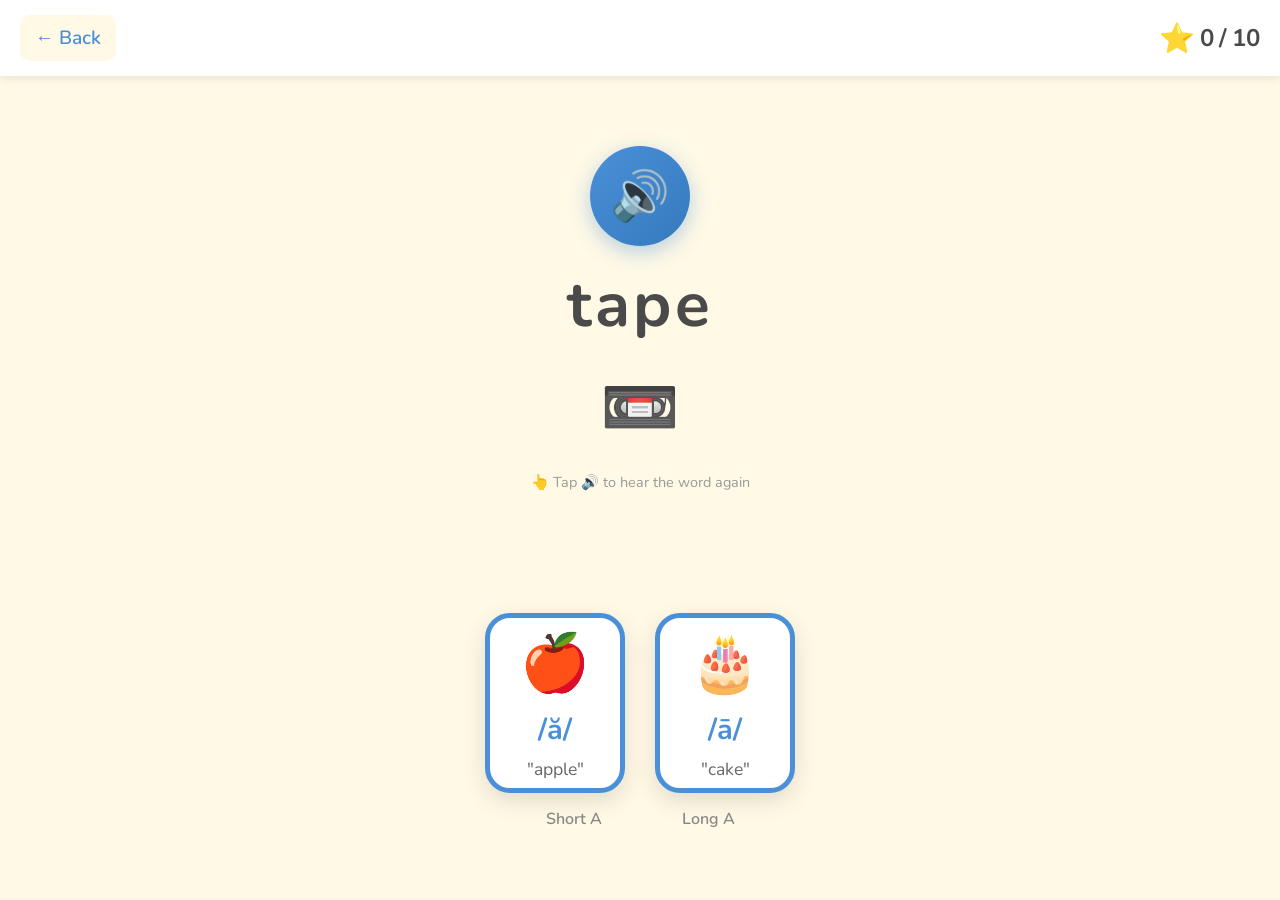
==== games/vowel-sort/index.html @ e6111158 "Add vowel-sort game (MVP: short A vs long A) - Web Speech API for word audio + feedback - Tap bucket" ====
<!DOCTYPE html>
<html lang="en">
<head>
  <meta charset="UTF-8">
  <meta name="viewport" content="width=device-width, initial-scale=1.0, maximum-scale=1.0, user-scalable=no">
  <meta name="apple-mobile-web-app-capable" content="yes">
  <meta name="apple-mobile-web-app-status-bar-style" content="default">
  <title>Vowel Sound Sort 🍎🎂</title>
  <link rel="stylesheet" href="../../css/style.css">
  <link rel="stylesheet" href="game.css">
</head>
<body>
  <div class="app game-app">
    <!-- Header with back button and score -->
    <header class="game-header">
      <a href="../../index.html" class="back-btn">← Back</a>
      <div class="score-display">
        <span class="star">⭐</span>
        <span id="score">0</span>/<span id="total">10</span>
      </div>
    </header>

    <!-- Main game area -->
    <main class="game-area">
      <!-- Current word display -->
      <div class="word-section">
        <button class="play-word-btn" id="playWordBtn" aria-label="Play word">
          🔊
        </button>
        <div class="current-word" id="currentWord">cat</div>
        <div class="current-emoji" id="currentEmoji">🐱</div>
        <p class="tap-hint">Tap 🔊 to hear the word again</p>
      </div>

      <!-- Bucket section -->
      <div class="bucket-section">
        <div class="bucket-container">
          <button class="vowel-bucket" id="shortBucket" data-type="short">
            <span class="bucket-emoji">🍎</span>
            <span class="bucket-sound">/ă/</span>
            <span class="bucket-anchor">"apple"</span>
          </button>
          <button class="vowel-bucket" id="longBucket" data-type="long">
            <span class="bucket-emoji">🎂</span>
            <span class="bucket-sound">/ā/</span>
            <span class="bucket-anchor">"cake"</span>
          </button>
        </div>
        <div class="bucket-labels">
          <span>Short A</span>
          <span>Long A</span>
        </div>
      </div>
    </main>

    <!-- End screen overlay -->
    <div class="end-screen" id="endScreen">
      <div class="end-content">
        <h2 id="endTitle">Great Job! 🎉</h2>
        <div class="final-score">
          <span class="big-star">⭐</span>
          <span id="finalScore">8</span>/10
        </div>
        <div class="stars-earned" id="starsEarned">⭐⭐⭐</div>
        <p id="endMessage">You're learning your vowel sounds!</p>
        <div class="end-buttons">
          <button class="play-again-btn" id="playAgainBtn">Play Again 🔄</button>
          <a href="../../index.html" class="home-btn">Home 🏠</a>
        </div>
      </div>
    </div>

    <!-- Feedback overlay (brief flash) -->
    <div class="feedback-overlay" id="feedbackOverlay">
      <span class="feedback-icon" id="feedbackIcon">✅</span>
    </div>
  </div>

  <script src="game.js"></script>
</body>
</html>
---- css/style.css ----
/* Preston Learns - Main Styles */
/* Bluey-inspired, friendly, accessible for 3-year-olds */

/* Clean, readable font for early readers */
@import url('https://fonts.googleapis.com/css2?family=Nunito:wght@400;600;700&display=swap');

:root {
  --primary: #4A90D9;      /* Friendly blue */
  --secondary: #F5A623;    /* Warm orange */
  --success: #7ED321;      /* Happy green */
  --background: #FFF9E6;   /* Warm cream */
  --text: #4A4A4A;         /* Soft dark */
  --white: #FFFFFF;
  --shadow: rgba(0, 0, 0, 0.1);
}

* {
  box-sizing: border-box;
  margin: 0;
  padding: 0;
}

body {
  font-family: 'Nunito', 'Verdana', 'Arial Rounded MT Bold', sans-serif;
  background: var(--background);
  color: var(--text);
  min-height: 100vh;
  min-height: 100dvh; /* Dynamic viewport height for mobile */
  overflow-x: hidden;
}

/* Lock viewport when in story mode */
body.story-mode {
  overflow: hidden;
  position: fixed;
  width: 100%;
  height: 100vh;
  height: 100dvh;
}

/* Main container */
.app {
  max-width: 800px;
  margin: 0 auto;
  padding: 20px;
  min-height: 100vh;
  min-height: 100dvh;
  display: flex;
  flex-direction: column;
  box-sizing: border-box;
}

/* Only lock height/overflow when in story mode */
body.story-mode .app {
  height: 100vh;
  height: 100dvh;
  overflow: hidden;
}

/* Header */
.header {
  text-align: center;
  padding: 20px 0;
}

.header h1 {
  font-size: 2.5rem;
  color: var(--primary);
  text-shadow: 2px 2px 0 var(--white);
}

.header .subtitle {
  font-size: 1.2rem;
  color: var(--secondary);
  margin-top: 10px;
}

/* Story book container */
.storybook {
  flex: 1;
  display: flex;
  flex-direction: column;
  background: var(--white);
  border-radius: 20px;
  box-shadow: 0 10px 30px var(--shadow);
  overflow: hidden;
  margin: 10px 0;
  min-height: 0; /* Important for flex children to shrink */
}

/* Lock storybook height only in story mode */
body.story-mode .storybook {
  max-height: calc(100vh - 60px);
  max-height: calc(100dvh - 60px);
}

/* Story page */
.story-page {
  flex: 1;
  display: flex;
  flex-direction: column;
  padding: 20px;
  text-align: center;
  animation: fadeIn 0.5s ease;
  overflow: hidden;
  min-height: 0; /* Allow flex shrinking */
  justify-content: center;
}

@keyframes fadeIn {
  from { opacity: 0; transform: translateY(20px); }
  to { opacity: 1; transform: translateY(0); }
}

/* Story image */
.story-image {
  flex: 0 1 auto;
  display: flex;
  align-items: center;
  justify-content: center;
  padding: 10px;
  min-height: 0;
}

.story-image img {
  max-width: 100%;
  max-height: 300px;
  border-radius: 15px;
  box-shadow: 0 5px 15px var(--shadow);
}

/* Story text */
.story-text {
  padding: 10px 20px;
  flex: 0 1 auto;
}

.story-text p {
  font-size: 1.3rem;
  line-height: 1.4;
  margin-bottom: 10px;
}

/* Cantonese word highlight */
.cantonese {
  display: inline-block;
  background: linear-gradient(135deg, #FFE5E5, #FFB3B3);
  padding: 8px 16px;
  border-radius: 25px;
  margin: 5px;
  cursor: pointer;
  transition: transform 0.2s, box-shadow 0.2s;
  border: 3px solid #FF6B6B;
}

.cantonese:hover, .cantonese:active {
  transform: scale(1.1);
  box-shadow: 0 5px 15px rgba(255, 107, 107, 0.4);
}

.cantonese .chinese {
  font-size: 1.8rem;
  display: block;
  font-weight: bold;
}

.cantonese .jyutping {
  font-size: 0.9rem;
  color: #666;
  display: block;
}

.cantonese .english {
  font-size: 0.8rem;
  color: #999;
  display: block;
}

/* English hint shown under Cantonese words (Preston mode) */
.cantonese .english-hint {
  font-size: 0.85rem;
  color: #666;
  display: block;
  margin-top: 2px;
  font-style: italic;
}

/* Read Aloud Button - prominent speaker button */
.read-aloud-btn {
  position: absolute;
  top: 15px;
  right: 15px;
  width: 60px;
  height: 60px;
  border-radius: 50%;
  background: linear-gradient(135deg, #4A90D9, #357ABD);
  border: none;
  font-size: 2rem;
  cursor: pointer;
  box-shadow: 0 4px 15px rgba(74, 144, 217, 0.4);
  transition: transform 0.2s, box-shadow 0.2s;
  z-index: 10;
}

.read-aloud-btn:hover, .read-aloud-btn:active {
  transform: scale(1.1);
  box-shadow: 0 6px 20px rgba(74, 144, 217, 0.5);
}

.read-aloud-btn.speaking {
  animation: speakingPulse 0.8s ease infinite;
  background: linear-gradient(135deg, #7ED321, #5CB512);
}

@keyframes speakingPulse {
  0%, 100% { transform: scale(1); box-shadow: 0 4px 15px rgba(126, 211, 33, 0.4); }
  50% { transform: scale(1.1); box-shadow: 0 6px 25px rgba(126, 211, 33, 0.6); }
}

/* Make story-page relative for absolute positioning of read button */
.story-page {
  position: relative;
}

/* Interactive elements */
.tap-hint {
  font-size: 0.9rem;
  color: #999;
  margin-top: 10px;
}

.tap-hint::before {
  content: '👆 ';
}

/* Counting game */
.counting-game {
  display: flex;
  flex-wrap: wrap;
  justify-content: center;
  gap: 10px;
  padding: 10px;
}

.count-item {
  width: 60px;
  height: 60px;
  display: flex;
  align-items: center;
  justify-content: center;
  font-size: 2.5rem;
  cursor: pointer;
  transition: transform 0.2s;
  animation: bounce 0.5s ease calc(var(--i) * 0.1s);
}

@keyframes bounce {
  0%, 100% { transform: translateY(0); }
  50% { transform: translateY(-10px); }
}

.count-item:active {
  transform: scale(1.2);
}

.count-item.counted {
  opacity: 0.5;
}

/* Answer buttons */
.answers {
  display: flex;
  justify-content: center;
  gap: 12px;
  padding: 10px;
  flex-wrap: wrap;
}

.answer-btn {
  font-size: 1.5rem;
  padding: 15px 25px;
  border: none;
  border-radius: 15px;
  cursor: pointer;
  transition: transform 0.2s, box-shadow 0.2s;
  font-family: inherit;
}

.answer-btn:hover, .answer-btn:active {
  transform: scale(1.05);
}

.answer-btn.correct {
  background: var(--success);
  color: white;
}

.answer-btn.option {
  background: var(--primary);
  color: white;
}

.answer-btn.selected-correct {
  animation: celebrate 0.5s ease;
  background: var(--success);
}

.answer-btn.selected-wrong {
  animation: shake 0.5s ease;
  background: #FF6B6B;
}

@keyframes celebrate {
  0%, 100% { transform: scale(1); }
  50% { transform: scale(1.2) rotate(5deg); }
}

@keyframes shake {
  0%, 100% { transform: translateX(0); }
  25% { transform: translateX(-10px); }
  75% { transform: translateX(10px); }
}

/* Navigation */
.nav-buttons {
  display: flex;
  justify-content: space-between;
  padding: 10px 15px;
  gap: 15px;
  flex-shrink: 0;
}

.nav-btn {
  flex: 1;
  padding: 15px;
  font-size: 1.3rem;
  border: none;
  border-radius: 15px;
  cursor: pointer;
  font-family: inherit;
  transition: transform 0.2s, opacity 0.2s;
}

.nav-btn:disabled {
  opacity: 0.3;
  cursor: not-allowed;
}

.nav-btn:not(:disabled):hover,
.nav-btn:not(:disabled):active {
  transform: scale(1.05);
}

.nav-btn.prev {
  background: #DDD;
  color: var(--text);
}

.nav-btn.next {
  background: var(--secondary);
  color: white;
}

/* Progress dots */
.progress {
  display: flex;
  justify-content: center;
  gap: 8px;
  padding: 10px;
  flex-shrink: 0;
}

.progress-dot {
  width: 15px;
  height: 15px;
  border-radius: 50%;
  background: #DDD;
  transition: background 0.3s, transform 0.3s;
}

.progress-dot.active {
  background: var(--primary);
  transform: scale(1.2);
}

.progress-dot.completed {
  background: var(--success);
}

/* Celebration overlay */
.celebration {
  position: fixed;
  top: 0;
  left: 0;
  right: 0;
  bottom: 0;
  background: rgba(0, 0, 0, 0.7);
  display: flex;
  align-items: center;
  justify-content: center;
  z-index: 100;
  animation: fadeIn 0.3s ease;
}

.celebration-content {
  background: white;
  padding: 40px;
  border-radius: 30px;
  text-align: center;
  animation: popIn 0.5s ease;
}

@keyframes popIn {
  0% { transform: scale(0); }
  80% { transform: scale(1.1); }
  100% { transform: scale(1); }
}

.celebration h2 {
  font-size: 2.5rem;
  color: var(--success);
  margin-bottom: 20px;
}

.celebration .stars {
  font-size: 3rem;
  margin: 20px 0;
}

/* Home screen */
.home {
  text-align: center;
  padding: 40px 20px;
}

.story-cards {
  display: flex;
  flex-direction: column;
  gap: 20px;
  margin-top: 30px;
}

.story-card {
  background: white;
  border-radius: 20px;
  padding: 30px;
  box-shadow: 0 5px 20px var(--shadow);
  cursor: pointer;
  transition: transform 0.2s, box-shadow 0.2s;
  text-decoration: none;
  color: inherit;
}

.story-card:hover, .story-card:active {
  transform: translateY(-5px);
  box-shadow: 0 10px 30px var(--shadow);
}

.story-card h3 {
  font-size: 1.5rem;
  color: var(--primary);
  margin-bottom: 10px;
}

.story-card p {
  color: #666;
}

.story-card .emoji {
  font-size: 3rem;
  margin-bottom: 15px;
}

/* Audio button */
.audio-btn {
  background: none;
  border: none;
  font-size: 1.5rem;
  cursor: pointer;
  padding: 5px;
  transition: transform 0.2s;
}

.audio-btn:hover, .audio-btn:active {
  transform: scale(1.2);
}

.audio-btn.playing {
  animation: pulse 0.5s ease infinite;
}

@keyframes pulse {
  0%, 100% { transform: scale(1); }
  50% { transform: scale(1.2); }
}

/* Responsive */
@media (max-width: 600px) {
  .app {
    padding: 10px;
  }
  
  .header h1 {
    font-size: 1.6rem;
  }
  
  .story-text p {
    font-size: 1.1rem;
    margin-bottom: 8px;
  }
  
  .cantonese .chinese {
    font-size: 1.4rem;
  }
  
  .cantonese .jyutping {
    font-size: 0.8rem;
  }
  
  .cantonese .english-hint {
    font-size: 0.75rem;
  }
  
  .nav-btn {
    padding: 12px;
    font-size: 1.1rem;
  }
  
  .answer-btn {
    padding: 12px 20px;
    font-size: 1.3rem;
  }
  
  .count-item {
    width: 50px;
    height: 50px;
    font-size: 2rem;
  }
  
  .read-aloud-btn {
    width: 50px;
    height: 50px;
    font-size: 1.5rem;
    top: 10px;
    right: 10px;
  }
  
  .storybook {
    margin: 5px 0;
    border-radius: 15px;
  }
  
  .story-page {
    padding: 15px;
  }
}

/* Print styles for coloring pages */
@media print {
  body {
    background: white;
  }
  
  .nav-buttons,
  .progress,
  .audio-btn,
  .tap-hint {
    display: none;
  }
  
  .storybook {
    box-shadow: none;
  }
  
  .story-image img {
    filter: grayscale(100%) contrast(1.5);
  }
}
---- games/vowel-sort/game.css ----
/* Vowel Sound Sort - Game Styles */
/* Extends base preston-learns styles */

.game-app {
  display: flex;
  flex-direction: column;
  min-height: 100vh;
  min-height: 100dvh;
  padding: 0;
  max-width: 100%;
}

/* Header */
.game-header {
  display: flex;
  justify-content: space-between;
  align-items: center;
  padding: 15px 20px;
  background: white;
  box-shadow: 0 2px 10px rgba(0, 0, 0, 0.1);
  position: sticky;
  top: 0;
  z-index: 10;
}

.back-btn {
  font-size: 1.2rem;
  color: var(--primary);
  text-decoration: none;
  font-weight: 600;
  padding: 10px 15px;
  border-radius: 10px;
  background: var(--background);
  transition: transform 0.2s;
}

.back-btn:active {
  transform: scale(0.95);
}

.score-display {
  font-size: 1.5rem;
  font-weight: bold;
  color: var(--text);
  display: flex;
  align-items: center;
  gap: 5px;
}

.score-display .star {
  font-size: 1.8rem;
}

/* Main game area */
.game-area {
  flex: 1;
  display: flex;
  flex-direction: column;
  justify-content: space-around;
  padding: 20px;
  gap: 20px;
}

/* Word section */
.word-section {
  display: flex;
  flex-direction: column;
  align-items: center;
  gap: 15px;
  padding: 20px;
}

.play-word-btn {
  width: 100px;
  height: 100px;
  border-radius: 50%;
  background: linear-gradient(135deg, #4A90D9, #357ABD);
  border: none;
  font-size: 3rem;
  cursor: pointer;
  box-shadow: 0 6px 20px rgba(74, 144, 217, 0.4);
  transition: transform 0.2s, box-shadow 0.2s;
  display: flex;
  align-items: center;
  justify-content: center;
}

.play-word-btn:active {
  transform: scale(1.1);
  box-shadow: 0 8px 25px rgba(74, 144, 217, 0.5);
}

.play-word-btn.speaking {
  animation: speakingPulse 0.6s ease infinite;
  background: linear-gradient(135deg, #7ED321, #5CB512);
}

.current-word {
  font-size: 4rem;
  font-weight: bold;
  color: var(--text);
  letter-spacing: 0.05em;
  text-align: center;
}

.current-emoji {
  font-size: 4rem;
  animation: gentleBounce 2s ease-in-out infinite;
}

@keyframes gentleBounce {
  0%, 100% { transform: translateY(0); }
  50% { transform: translateY(-10px); }
}

.tap-hint {
  font-size: 0.9rem;
  color: #999;
  margin-top: 5px;
}

/* Bucket section */
.bucket-section {
  padding: 20px;
}

.bucket-container {
  display: flex;
  justify-content: center;
  gap: 30px;
  margin-bottom: 15px;
}

.vowel-bucket {
  width: 140px;
  height: 180px;
  border-radius: 25px;
  background: white;
  border: 5px solid var(--primary);
  box-shadow: 0 8px 25px rgba(0, 0, 0, 0.12);
  cursor: pointer;
  display: flex;
  flex-direction: column;
  align-items: center;
  justify-content: center;
  gap: 8px;
  transition: transform 0.2s, box-shadow 0.2s, border-color 0.2s, background 0.2s;
  font-family: inherit;
}

.vowel-bucket:active {
  transform: scale(1.08);
  box-shadow: 0 10px 30px rgba(0, 0, 0, 0.15);
}

.vowel-bucket.correct {
  animation: celebrateBucket 0.6s ease;
  border-color: var(--success);
  background: #E8F5E9;
}

.vowel-bucket.wrong {
  animation: shake 0.5s ease;
  border-color: #FF6B6B;
  background: #FFE5E5;
}

.vowel-bucket.highlight {
  border-color: var(--success);
  background: #E8F5E9;
  animation: pulse 0.8s ease 2;
}

@keyframes celebrateBucket {
  0% { transform: scale(1); }
  30% { transform: scale(1.15) rotate(-3deg); }
  60% { transform: scale(1.15) rotate(3deg); }
  100% { transform: scale(1); }
}

@keyframes shake {
  0%, 100% { transform: translateX(0); }
  20% { transform: translateX(-15px); }
  40% { transform: translateX(15px); }
  60% { transform: translateX(-10px); }
  80% { transform: translateX(10px); }
}

@keyframes pulse {
  0%, 100% { box-shadow: 0 8px 25px rgba(0, 0, 0, 0.12); }
  50% { box-shadow: 0 8px 35px rgba(126, 211, 33, 0.5); }
}

.bucket-emoji {
  font-size: 3.5rem;
}

.bucket-sound {
  font-size: 1.8rem;
  font-weight: bold;
  color: var(--primary);
}

.bucket-anchor {
  font-size: 1.1rem;
  color: #666;
}

.bucket-labels {
  display: flex;
  justify-content: center;
  gap: 80px;
  font-size: 1rem;
  color: #888;
  font-weight: 600;
}

/* Feedback overlay */
.feedback-overlay {
  position: fixed;
  top: 0;
  left: 0;
  right: 0;
  bottom: 0;
  display: flex;
  align-items: center;
  justify-content: center;
  pointer-events: none;
  opacity: 0;
  z-index: 50;
}

.feedback-overlay.show {
  animation: flashFeedback 0.8s ease;
}

@keyframes flashFeedback {
  0% { opacity: 0; transform: scale(0.5); }
  20% { opacity: 1; transform: scale(1.2); }
  100% { opacity: 0; transform: scale(1); }
}

.feedback-icon {
  font-size: 8rem;
  filter: drop-shadow(0 4px 20px rgba(0, 0, 0, 0.3));
}

.feedback-icon.correct {
  color: var(--success);
}

.feedback-icon.wrong {
  color: #FF6B6B;
}

/* End screen */
.end-screen {
  position: fixed;
  top: 0;
  left: 0;
  right: 0;
  bottom: 0;
  background: rgba(0, 0, 0, 0.75);
  display: none;
  align-items: center;
  justify-content: center;
  z-index: 100;
  animation: fadeIn 0.4s ease;
}

.end-screen.show {
  display: flex;
}

.end-content {
  background: white;
  padding: 40px 50px;
  border-radius: 30px;
  text-align: center;
  animation: popIn 0.5s ease;
  max-width: 90%;
}

@keyframes popIn {
  0% { transform: scale(0); opacity: 0; }
  80% { transform: scale(1.05); }
  100% { transform: scale(1); opacity: 1; }
}

.end-content h2 {
  font-size: 2.5rem;
  color: var(--success);
  margin-bottom: 20px;
}

.final-score {
  font-size: 3rem;
  font-weight: bold;
  color: var(--text);
  display: flex;
  align-items: center;
  justify-content: center;
  gap: 10px;
  margin: 20px 0;
}

.big-star {
  font-size: 4rem;
}

.stars-earned {
  font-size: 3rem;
  margin: 20px 0;
}

.end-content p {
  font-size: 1.2rem;
  color: #666;
  margin-bottom: 30px;
}

.end-buttons {
  display: flex;
  flex-direction: column;
  gap: 15px;
}

.play-again-btn,
.home-btn {
  padding: 18px 40px;
  font-size: 1.4rem;
  border: none;
  border-radius: 15px;
  cursor: pointer;
  font-family: inherit;
  font-weight: 600;
  transition: transform 0.2s;
  text-decoration: none;
  display: inline-block;
}

.play-again-btn {
  background: var(--success);
  color: white;
}

.home-btn {
  background: var(--primary);
  color: white;
}

.play-again-btn:active,
.home-btn:active {
  transform: scale(0.95);
}

/* Responsive adjustments */
@media (max-width: 400px) {
  .vowel-bucket {
    width: 120px;
    height: 160px;
  }
  
  .bucket-emoji {
    font-size: 2.8rem;
  }
  
  .bucket-sound {
    font-size: 1.5rem;
  }
  
  .current-word {
    font-size: 3rem;
  }
  
  .current-emoji {
    font-size: 3rem;
  }
  
  .bucket-container {
    gap: 20px;
  }
  
  .bucket-labels {
    gap: 50px;
  }
}

@media (max-height: 650px) {
  .game-area {
    padding: 10px;
    gap: 10px;
  }
  
  .word-section {
    padding: 10px;
    gap: 10px;
  }
  
  .play-word-btn {
    width: 80px;
    height: 80px;
    font-size: 2.5rem;
  }
  
  .current-word {
    font-size: 3rem;
  }
  
  .current-emoji {
    font-size: 3rem;
  }
  
  .vowel-bucket {
    height: 150px;
  }
}
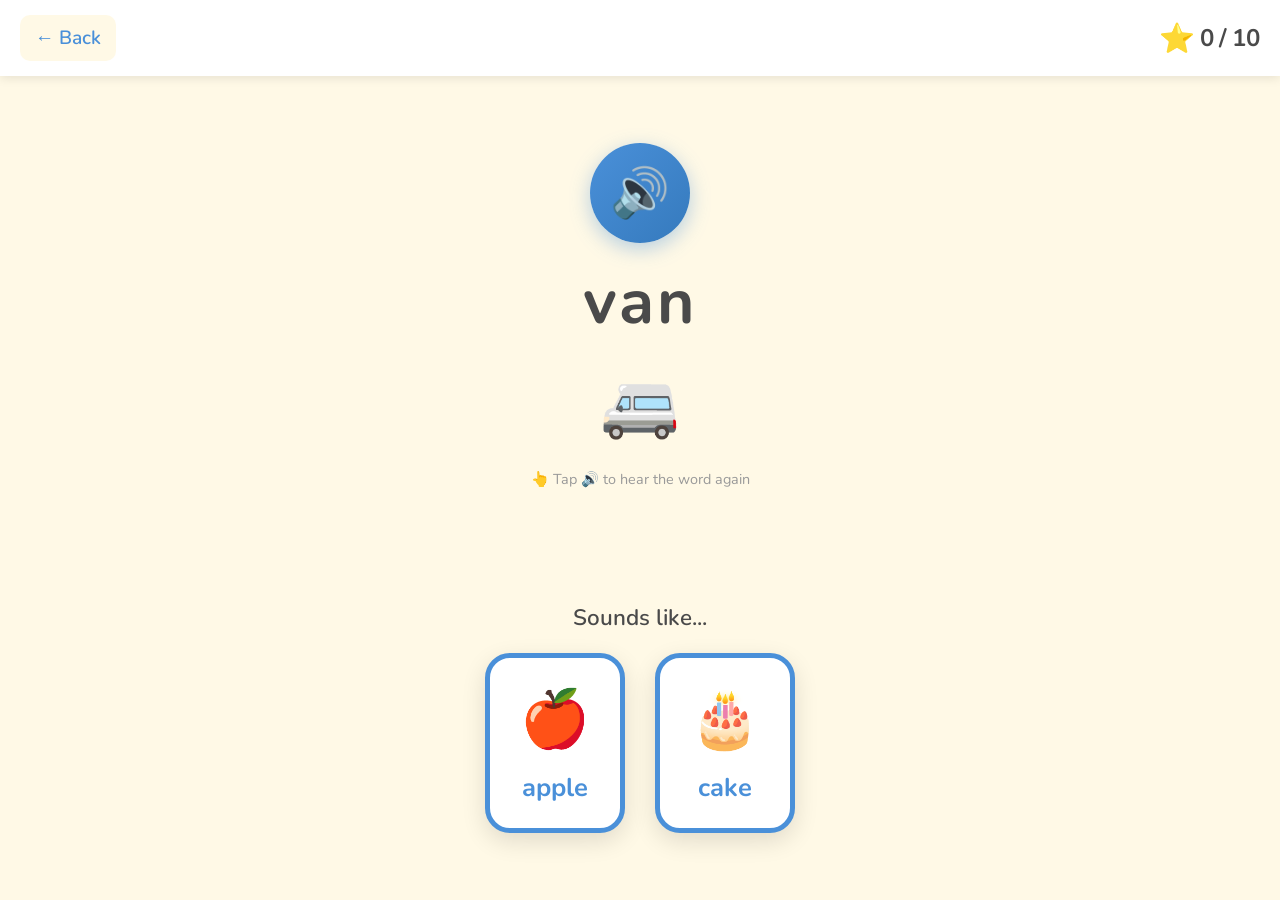
==== commit 7bf0761c: "Simplify vowel-sort UI for 3-year-old - Remove phonetic symbols (/ă/ /ā/) - too abstract - Remove 'S" ====
--- a/games/vowel-sort/index.html
+++ b/games/vowel-sort/index.html
@@ -34,21 +34,16 @@
 
       <!-- Bucket section -->
       <div class="bucket-section">
+        <p class="bucket-prompt">Sounds like...</p>
         <div class="bucket-container">
-          <button class="vowel-bucket" id="shortBucket" data-type="short">
+          <button class="vowel-bucket" id="shortBucket" data-type="short" aria-label="Sounds like apple">
             <span class="bucket-emoji">🍎</span>
-            <span class="bucket-sound">/ă/</span>
-            <span class="bucket-anchor">"apple"</span>
+            <span class="bucket-label">apple</span>
           </button>
-          <button class="vowel-bucket" id="longBucket" data-type="long">
+          <button class="vowel-bucket" id="longBucket" data-type="long" aria-label="Sounds like cake">
             <span class="bucket-emoji">🎂</span>
-            <span class="bucket-sound">/ā/</span>
-            <span class="bucket-anchor">"cake"</span>
+            <span class="bucket-label">cake</span>
           </button>
-        </div>
-        <div class="bucket-labels">
-          <span>Short A</span>
-          <span>Long A</span>
         </div>
       </div>
     </main>
--- a/games/vowel-sort/game.css
+++ b/games/vowel-sort/game.css
@@ -122,13 +122,20 @@
 /* Bucket section */
 .bucket-section {
   padding: 20px;
+  text-align: center;
+}
+
+.bucket-prompt {
+  font-size: 1.4rem;
+  color: var(--text);
+  margin-bottom: 20px;
+  font-weight: 600;
 }
 
 .bucket-container {
   display: flex;
   justify-content: center;
   gap: 30px;
-  margin-bottom: 15px;
 }
 
 .vowel-bucket {
@@ -143,7 +150,7 @@
   flex-direction: column;
   align-items: center;
   justify-content: center;
-  gap: 8px;
+  gap: 12px;
   transition: transform 0.2s, box-shadow 0.2s, border-color 0.2s, background 0.2s;
   font-family: inherit;
 }
@@ -195,24 +202,10 @@
   font-size: 3.5rem;
 }
 
-.bucket-sound {
-  font-size: 1.8rem;
+.bucket-label {
+  font-size: 1.6rem;
   font-weight: bold;
   color: var(--primary);
-}
-
-.bucket-anchor {
-  font-size: 1.1rem;
-  color: #666;
-}
-
-.bucket-labels {
-  display: flex;
-  justify-content: center;
-  gap: 80px;
-  font-size: 1rem;
-  color: #888;
-  font-weight: 600;
 }
 
 /* Feedback overlay */
@@ -365,8 +358,8 @@
     font-size: 2.8rem;
   }
   
-  .bucket-sound {
-    font-size: 1.5rem;
+  .bucket-label {
+    font-size: 1.3rem;
   }
   
   .current-word {
@@ -379,10 +372,6 @@
   
   .bucket-container {
     gap: 20px;
-  }
-  
-  .bucket-labels {
-    gap: 50px;
   }
 }
 
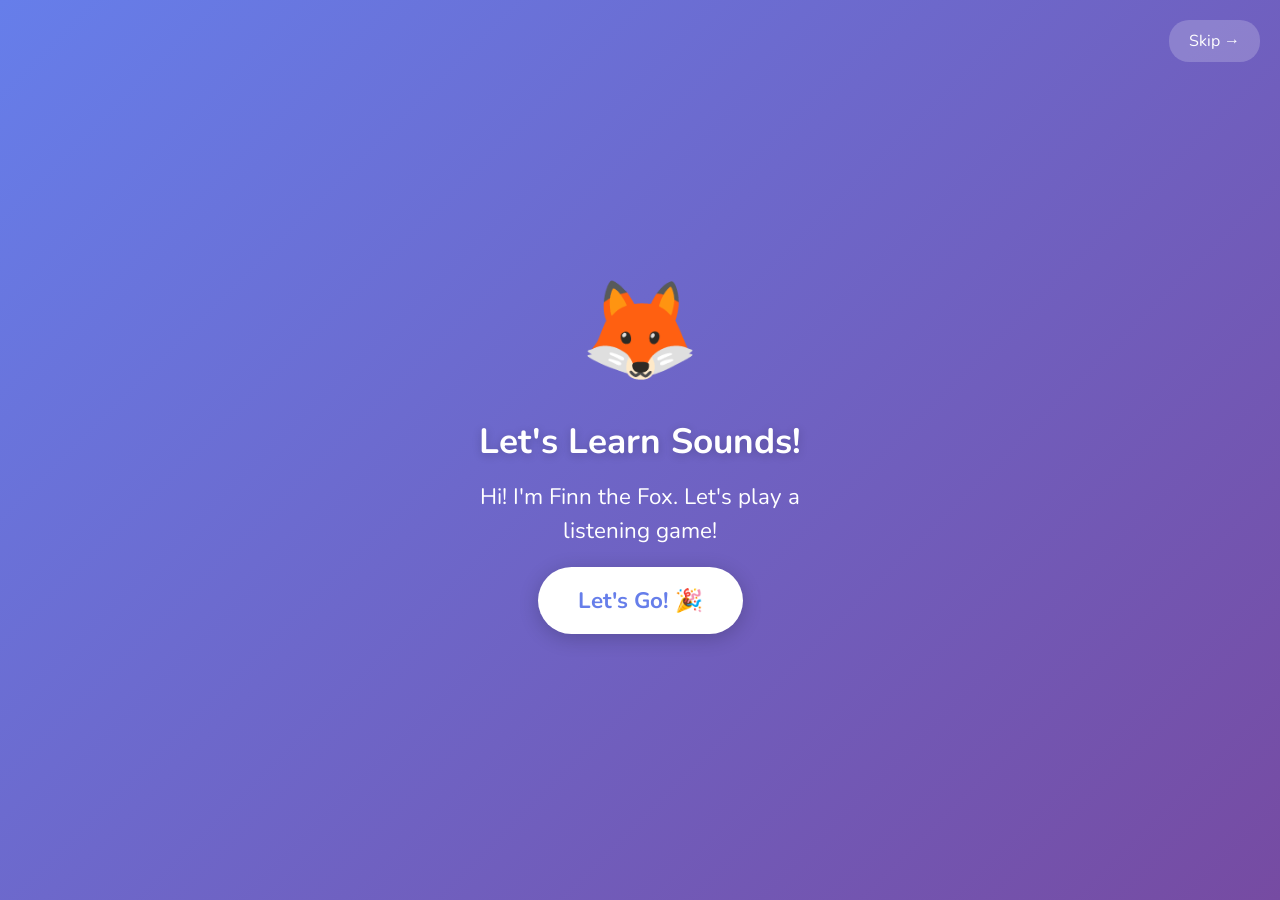
==== commit 77356954: "Vowel Sort v2.0: Complete UX overhaul P0 fixes (blocking): - Added onboarding tutorial with Finn the" ====
--- a/games/vowel-sort/index.html
+++ b/games/vowel-sort/index.html
@@ -2,7 +2,7 @@
 <html lang="en">
 <head>
   <meta charset="UTF-8">
-  <meta name="viewport" content="width=device-width, initial-scale=1.0, maximum-scale=1.0, user-scalable=no">
+  <meta name="viewport" content="width=device-width, initial-scale=1.0, maximum-scale=5.0">
   <meta name="apple-mobile-web-app-capable" content="yes">
   <meta name="apple-mobile-web-app-status-bar-style" content="default">
   <title>Vowel Sound Sort 🍎🎂</title>
@@ -11,64 +11,182 @@
 </head>
 <body>
   <div class="app game-app">
-    <!-- Header with back button and score -->
+    
+    <!-- ============================================ -->
+    <!-- ONBOARDING TUTORIAL (P0-A)                   -->
+    <!-- ============================================ -->
+    <div class="tutorial-overlay" id="tutorialOverlay">
+      <div class="tutorial-content">
+        
+        <!-- Screen 1: Welcome -->
+        <div class="tutorial-screen active" data-screen="1">
+          <div class="tutorial-character">🦊</div>
+          <h2>Let's Learn Sounds!</h2>
+          <p class="tutorial-text">Hi! I'm Finn the Fox. Let's play a listening game!</p>
+          <button class="tutorial-btn" id="tutorialNext1">Let's Go! 🎉</button>
+        </div>
+        
+        <!-- Screen 2: Teach Short A -->
+        <div class="tutorial-screen" data-screen="2">
+          <div class="tutorial-demo">
+            <div class="demo-bucket demo-apple" id="demoApple">
+              <span class="bucket-emoji">🍎</span>
+              <span class="bucket-label">apple</span>
+            </div>
+          </div>
+          <p class="tutorial-text">This is <strong>apple</strong>. Listen to the sound:</p>
+          <p class="tutorial-sound">"aaa" like in <strong>cat</strong> 🐱</p>
+          <button class="tutorial-btn" id="tutorialNext2">I Hear It! 👂</button>
+        </div>
+        
+        <!-- Screen 3: Teach Long A -->
+        <div class="tutorial-screen" data-screen="3">
+          <div class="tutorial-demo">
+            <div class="demo-bucket demo-cake" id="demoCake">
+              <span class="bucket-emoji">🎂</span>
+              <span class="bucket-label">cake</span>
+            </div>
+          </div>
+          <p class="tutorial-text">This is <strong>cake</strong>. Listen to the sound:</p>
+          <p class="tutorial-sound">"ay" like in <strong>rain</strong> 🌧️</p>
+          <button class="tutorial-btn" id="tutorialNext3">Got It! 👍</button>
+        </div>
+        
+        <!-- Screen 4: Practice intro -->
+        <div class="tutorial-screen" data-screen="4">
+          <div class="tutorial-buckets">
+            <div class="demo-bucket demo-apple mini">
+              <span class="bucket-emoji">🍎</span>
+            </div>
+            <div class="demo-bucket demo-cake mini">
+              <span class="bucket-emoji">🎂</span>
+            </div>
+          </div>
+          <p class="tutorial-text">Now <strong>you</strong> pick! Which bucket sounds the same?</p>
+          <p class="tutorial-hint">Tap a bucket to hear its word anytime!</p>
+          <button class="tutorial-btn" id="tutorialStart">Start Playing! 🎮</button>
+        </div>
+        
+      </div>
+      
+      <!-- Skip button for returning players -->
+      <button class="tutorial-skip" id="tutorialSkip">Skip →</button>
+    </div>
+    
+    <!-- ============================================ -->
+    <!-- PARENT INFO MODAL (P1-F)                     -->
+    <!-- ============================================ -->
+    <div class="parent-modal" id="parentModal">
+      <div class="parent-content">
+        <button class="parent-close" id="parentClose">✕</button>
+        <h2>📚 For Parents</h2>
+        <div class="parent-section">
+          <h3>What This Teaches</h3>
+          <p>This game develops <strong>phonemic awareness</strong> — the ability to hear and distinguish vowel sounds in words.</p>
+          <p>Preston is learning to tell the difference between:</p>
+          <ul>
+            <li><strong>Short A</strong> (/ă/) — the "ah" sound in "cat", "hat", "map"</li>
+            <li><strong>Long A</strong> (/ā/) — the "ay" sound in "cake", "rain", "play"</li>
+          </ul>
+        </div>
+        <div class="parent-section">
+          <h3>How to Help</h3>
+          <ul>
+            <li>Tap the buckets together to compare sounds</li>
+            <li>Exaggerate the vowel: "c-AAA-t" vs "c-AY-ke"</li>
+            <li>No worries about wrong answers — that's learning!</li>
+            <li>First session is 5 words, then increases to 10</li>
+          </ul>
+        </div>
+        <button class="parent-done-btn" id="parentDone">Got It!</button>
+      </div>
+    </div>
+
+    <!-- ============================================ -->
+    <!-- GAME HEADER                                  -->
+    <!-- ============================================ -->
     <header class="game-header">
-      <a href="../../index.html" class="back-btn">← Back</a>
-      <div class="score-display">
-        <span class="star">⭐</span>
-        <span id="score">0</span>/<span id="total">10</span>
+      <a href="../../index.html" class="back-btn" aria-label="Go home">🏠</a>
+      <div class="score-display" id="scoreDisplay">
+        <!-- Visual stars instead of numbers (P1-B) -->
+        <div class="star-container" id="starContainer">
+          <!-- Stars injected by JS -->
+        </div>
       </div>
+      <button class="info-btn" id="infoBtn" aria-label="Parent info">ℹ️</button>
     </header>
 
-    <!-- Main game area -->
-    <main class="game-area">
+    <!-- ============================================ -->
+    <!-- MAIN GAME AREA                               -->
+    <!-- ============================================ -->
+    <main class="game-area" id="gameArea">
       <!-- Current word display -->
       <div class="word-section">
-        <button class="play-word-btn" id="playWordBtn" aria-label="Play word">
+        <button class="play-word-btn pulsing" id="playWordBtn" aria-label="Play word">
           🔊
         </button>
+        <!-- Minimized word text, enlarged emoji (P1-A) -->
+        <div class="current-emoji" id="currentEmoji">🐱</div>
         <div class="current-word" id="currentWord">cat</div>
-        <div class="current-emoji" id="currentEmoji">🐱</div>
-        <p class="tap-hint">Tap 🔊 to hear the word again</p>
       </div>
 
-      <!-- Bucket section -->
+      <!-- Bucket section with tap-to-hear (P0-B) -->
       <div class="bucket-section">
-        <p class="bucket-prompt">Sounds like...</p>
+        <p class="bucket-prompt" id="bucketPrompt">Which one sounds the same?</p>
         <div class="bucket-container">
-          <button class="vowel-bucket" id="shortBucket" data-type="short" aria-label="Sounds like apple">
+          <!-- Distinct colors: red for apple, golden for cake (P2-B) -->
+          <button class="vowel-bucket apple-bucket" id="shortBucket" data-type="short" aria-label="Tap to hear apple, or pick this bucket">
             <span class="bucket-emoji">🍎</span>
             <span class="bucket-label">apple</span>
+            <span class="tap-hint-icon">👆 tap me!</span>
           </button>
-          <button class="vowel-bucket" id="longBucket" data-type="long" aria-label="Sounds like cake">
+          <button class="vowel-bucket cake-bucket" id="longBucket" data-type="long" aria-label="Tap to hear cake, or pick this bucket">
             <span class="bucket-emoji">🎂</span>
             <span class="bucket-label">cake</span>
+            <span class="tap-hint-icon">👆 tap me!</span>
           </button>
         </div>
       </div>
     </main>
 
-    <!-- End screen overlay -->
+    <!-- ============================================ -->
+    <!-- END SCREEN                                   -->
+    <!-- ============================================ -->
     <div class="end-screen" id="endScreen">
       <div class="end-content">
+        <div class="end-character">🦊</div>
         <h2 id="endTitle">Great Job! 🎉</h2>
-        <div class="final-score">
-          <span class="big-star">⭐</span>
-          <span id="finalScore">8</span>/10
+        <div class="final-stars" id="finalStars">
+          <!-- Visual stars injected by JS -->
         </div>
-        <div class="stars-earned" id="starsEarned">⭐⭐⭐</div>
-        <p id="endMessage">You're learning your vowel sounds!</p>
+        <p id="endMessage">You're learning your sounds!</p>
         <div class="end-buttons">
-          <button class="play-again-btn" id="playAgainBtn">Play Again 🔄</button>
-          <a href="../../index.html" class="home-btn">Home 🏠</a>
+          <button class="play-again-btn" id="playAgainBtn">
+            <span>🔄</span>
+            <span>Play Again</span>
+          </button>
+          <a href="../../index.html" class="home-btn">
+            <span>🏠</span>
+            <span>Home</span>
+          </a>
         </div>
       </div>
     </div>
 
-    <!-- Feedback overlay (brief flash) -->
+    <!-- ============================================ -->
+    <!-- FEEDBACK OVERLAY                             -->
+    <!-- ============================================ -->
     <div class="feedback-overlay" id="feedbackOverlay">
       <span class="feedback-icon" id="feedbackIcon">✅</span>
     </div>
+    
+    <!-- ============================================ -->
+    <!-- IDLE PROMPT (P2-F)                           -->
+    <!-- ============================================ -->
+    <div class="idle-prompt" id="idlePrompt">
+      <p>Tap the bucket that sounds the same! 👆</p>
+    </div>
+
   </div>
 
   <script src="game.js"></script>
--- a/games/vowel-sort/game.css
+++ b/games/vowel-sort/game.css
@@ -1,6 +1,25 @@
-/* Vowel Sound Sort - Game Styles */
-/* Extends base preston-learns styles */
-
+/* Vowel Sound Sort - Game Styles v2.0
+ * Complete rewrite with all UX fixes
+ */
+
+/* ============================================
+   CSS VARIABLES
+   ============================================ */
+:root {
+  --apple-red: #E53935;
+  --apple-red-light: #FFEBEE;
+  --cake-gold: #F9A825;
+  --cake-gold-light: #FFF8E1;
+  --success: #4CAF50;
+  --success-light: #E8F5E9;
+  --primary: #4A90D9;
+  --text: #333;
+  --background: #f5f5f5;
+}
+
+/* ============================================
+   BASE LAYOUT
+   ============================================ */
 .game-app {
   display: flex;
   flex-direction: column;
@@ -8,14 +27,280 @@
   min-height: 100dvh;
   padding: 0;
   max-width: 100%;
-}
-
-/* Header */
+  background: linear-gradient(180deg, #E3F2FD 0%, #FFF8E1 100%);
+}
+
+/* ============================================
+   TUTORIAL OVERLAY (P0-A)
+   ============================================ */
+.tutorial-overlay {
+  position: fixed;
+  top: 0;
+  left: 0;
+  right: 0;
+  bottom: 0;
+  background: linear-gradient(135deg, #667eea 0%, #764ba2 100%);
+  display: flex;
+  align-items: center;
+  justify-content: center;
+  z-index: 1000;
+  transition: opacity 0.4s ease;
+}
+
+.tutorial-overlay.fade-out {
+  opacity: 0;
+}
+
+.tutorial-content {
+  text-align: center;
+  padding: 30px;
+  max-width: 400px;
+  width: 90%;
+}
+
+.tutorial-screen {
+  display: none;
+  animation: fadeInUp 0.4s ease;
+}
+
+.tutorial-screen.active {
+  display: block;
+}
+
+@keyframes fadeInUp {
+  from {
+    opacity: 0;
+    transform: translateY(20px);
+  }
+  to {
+    opacity: 1;
+    transform: translateY(0);
+  }
+}
+
+.tutorial-character {
+  font-size: 6rem;
+  animation: bounce 1s ease infinite;
+  margin-bottom: 20px;
+}
+
+@keyframes bounce {
+  0%, 100% { transform: translateY(0); }
+  50% { transform: translateY(-15px); }
+}
+
+.tutorial-content h2 {
+  font-size: 2.2rem;
+  color: white;
+  margin-bottom: 15px;
+  text-shadow: 0 2px 10px rgba(0,0,0,0.2);
+}
+
+.tutorial-text {
+  font-size: 1.4rem;
+  color: white;
+  margin-bottom: 20px;
+  line-height: 1.5;
+}
+
+.tutorial-sound {
+  font-size: 1.3rem;
+  color: #FFE082;
+  margin-bottom: 25px;
+  font-style: italic;
+}
+
+.tutorial-btn {
+  background: white;
+  color: #667eea;
+  border: none;
+  padding: 18px 40px;
+  font-size: 1.4rem;
+  border-radius: 50px;
+  font-weight: bold;
+  cursor: pointer;
+  box-shadow: 0 4px 20px rgba(0,0,0,0.2);
+  transition: transform 0.2s;
+  font-family: inherit;
+}
+
+.tutorial-btn:active {
+  transform: scale(0.95);
+}
+
+.tutorial-skip {
+  position: absolute;
+  top: 20px;
+  right: 20px;
+  background: rgba(255,255,255,0.2);
+  border: none;
+  color: white;
+  padding: 10px 20px;
+  border-radius: 20px;
+  font-size: 1rem;
+  cursor: pointer;
+  font-family: inherit;
+}
+
+.tutorial-demo {
+  margin: 30px 0;
+}
+
+.demo-bucket {
+  display: inline-flex;
+  flex-direction: column;
+  align-items: center;
+  justify-content: center;
+  width: 150px;
+  height: 180px;
+  border-radius: 25px;
+  background: white;
+  gap: 10px;
+  transition: transform 0.3s, box-shadow 0.3s;
+  cursor: pointer;
+}
+
+.demo-bucket.demo-apple {
+  border: 5px solid var(--apple-red);
+}
+
+.demo-bucket.demo-cake {
+  border: 5px solid var(--cake-gold);
+}
+
+.demo-bucket.demo-active {
+  transform: scale(1.1);
+  box-shadow: 0 0 30px rgba(255,255,255,0.5);
+}
+
+.demo-bucket .bucket-emoji {
+  font-size: 4rem;
+}
+
+.demo-bucket .bucket-label {
+  font-size: 1.4rem;
+  font-weight: bold;
+  color: var(--text);
+}
+
+.demo-bucket.mini {
+  width: 100px;
+  height: 100px;
+}
+
+.demo-bucket.mini .bucket-emoji {
+  font-size: 3rem;
+}
+
+.tutorial-buckets {
+  display: flex;
+  justify-content: center;
+  gap: 20px;
+  margin: 30px 0;
+}
+
+.tutorial-hint {
+  font-size: 1.1rem;
+  color: rgba(255,255,255,0.8);
+  margin-top: 15px;
+}
+
+/* ============================================
+   PARENT INFO MODAL (P1-F)
+   ============================================ */
+.parent-modal {
+  position: fixed;
+  top: 0;
+  left: 0;
+  right: 0;
+  bottom: 0;
+  background: rgba(0,0,0,0.7);
+  display: none;
+  align-items: center;
+  justify-content: center;
+  z-index: 500;
+}
+
+.parent-modal.show {
+  display: flex;
+}
+
+.parent-content {
+  background: white;
+  border-radius: 20px;
+  padding: 30px;
+  max-width: 450px;
+  width: 90%;
+  max-height: 80vh;
+  overflow-y: auto;
+  position: relative;
+  animation: popIn 0.3s ease;
+}
+
+.parent-close {
+  position: absolute;
+  top: 15px;
+  right: 15px;
+  background: none;
+  border: none;
+  font-size: 1.5rem;
+  cursor: pointer;
+  color: #999;
+}
+
+.parent-content h2 {
+  color: var(--primary);
+  margin-bottom: 20px;
+  font-size: 1.8rem;
+}
+
+.parent-section {
+  margin-bottom: 25px;
+}
+
+.parent-section h3 {
+  color: var(--text);
+  font-size: 1.2rem;
+  margin-bottom: 10px;
+}
+
+.parent-section p,
+.parent-section li {
+  color: #555;
+  line-height: 1.6;
+  font-size: 1rem;
+}
+
+.parent-section ul {
+  padding-left: 20px;
+  margin-top: 10px;
+}
+
+.parent-section li {
+  margin-bottom: 8px;
+}
+
+.parent-done-btn {
+  width: 100%;
+  padding: 15px;
+  background: var(--primary);
+  color: white;
+  border: none;
+  border-radius: 10px;
+  font-size: 1.2rem;
+  font-weight: bold;
+  cursor: pointer;
+  font-family: inherit;
+}
+
+/* ============================================
+   GAME HEADER
+   ============================================ */
 .game-header {
   display: flex;
   justify-content: space-between;
   align-items: center;
-  padding: 15px 20px;
+  padding: 12px 15px;
   background: white;
   box-shadow: 0 2px 10px rgba(0, 0, 0, 0.1);
   position: sticky;
@@ -24,59 +309,105 @@
 }
 
 .back-btn {
-  font-size: 1.2rem;
-  color: var(--primary);
+  font-size: 1.8rem;
   text-decoration: none;
-  font-weight: 600;
-  padding: 10px 15px;
-  border-radius: 10px;
+  padding: 8px 12px;
+  border-radius: 12px;
   background: var(--background);
   transition: transform 0.2s;
+  min-width: 48px;
+  min-height: 48px;
+  display: flex;
+  align-items: center;
+  justify-content: center;
 }
 
 .back-btn:active {
   transform: scale(0.95);
 }
 
+.info-btn {
+  font-size: 1.6rem;
+  background: var(--background);
+  border: none;
+  padding: 8px 12px;
+  border-radius: 12px;
+  cursor: pointer;
+  min-width: 48px;
+  min-height: 48px;
+}
+
+/* Visual star progress (P1-B) */
 .score-display {
-  font-size: 1.5rem;
-  font-weight: bold;
-  color: var(--text);
-  display: flex;
-  align-items: center;
-  gap: 5px;
-}
-
-.score-display .star {
-  font-size: 1.8rem;
-}
-
-/* Main game area */
+  flex: 1;
+  display: flex;
+  justify-content: center;
+}
+
+.star-container {
+  display: flex;
+  gap: 4px;
+  flex-wrap: wrap;
+  justify-content: center;
+}
+
+.progress-star {
+  font-size: 1.4rem;
+  transition: transform 0.3s;
+}
+
+.progress-star.earned {
+  animation: starPop 0.4s ease;
+}
+
+@keyframes starPop {
+  0% { transform: scale(1); }
+  50% { transform: scale(1.5); }
+  100% { transform: scale(1); }
+}
+
+.progress-star.missed {
+  opacity: 0.4;
+}
+
+.progress-star.pending {
+  opacity: 0.3;
+}
+
+/* ============================================
+   MAIN GAME AREA
+   ============================================ */
 .game-area {
   flex: 1;
   display: flex;
   flex-direction: column;
   justify-content: space-around;
-  padding: 20px;
-  gap: 20px;
-}
-
-/* Word section */
+  padding: 15px;
+  gap: 15px;
+}
+
+.game-area.hidden {
+  display: none;
+}
+
+/* ============================================
+   WORD SECTION (P1-A: Emoji-first)
+   ============================================ */
 .word-section {
   display: flex;
   flex-direction: column;
   align-items: center;
-  gap: 15px;
-  padding: 20px;
+  gap: 10px;
+  padding: 15px;
 }
 
 .play-word-btn {
-  width: 100px;
-  height: 100px;
+  width: 90px;
+  height: 90px;
   border-radius: 50%;
   background: linear-gradient(135deg, #4A90D9, #357ABD);
   border: none;
-  font-size: 3rem;
+  font-size: 2.8rem;
   cursor: pointer;
   box-shadow: 0 6px 20px rgba(74, 144, 217, 0.4);
   transition: transform 0.2s, box-shadow 0.2s;
@@ -91,68 +422,96 @@
 }
 
 .play-word-btn.speaking {
-  animation: speakingPulse 0.6s ease infinite;
+  animation: speakingPulse 0.5s ease infinite;
   background: linear-gradient(135deg, #7ED321, #5CB512);
 }
 
+/* P1-E: Pulsing speaker button */
+.play-word-btn.pulsing {
+  animation: gentlePulse 2s ease-in-out infinite;
+}
+
+@keyframes gentlePulse {
+  0%, 100% { 
+    transform: scale(1);
+    box-shadow: 0 6px 20px rgba(74, 144, 217, 0.4);
+  }
+  50% { 
+    transform: scale(1.05);
+    box-shadow: 0 8px 30px rgba(74, 144, 217, 0.6);
+  }
+}
+
+@keyframes speakingPulse {
+  0%, 100% { transform: scale(1); }
+  50% { transform: scale(1.1); }
+}
+
+/* P1-A: Emoji bigger, word smaller */
+.current-emoji {
+  font-size: 5rem;
+  animation: gentleBounce 2s ease-in-out infinite;
+}
+
 .current-word {
-  font-size: 4rem;
-  font-weight: bold;
-  color: var(--text);
-  letter-spacing: 0.05em;
-  text-align: center;
-}
-
-.current-emoji {
-  font-size: 4rem;
-  animation: gentleBounce 2s ease-in-out infinite;
+  font-size: 2rem;
+  font-weight: 600;
+  color: #666;
+  letter-spacing: 0.1em;
+  text-transform: lowercase;
 }
 
 @keyframes gentleBounce {
   0%, 100% { transform: translateY(0); }
-  50% { transform: translateY(-10px); }
-}
-
-.tap-hint {
-  font-size: 0.9rem;
-  color: #999;
-  margin-top: 5px;
-}
-
-/* Bucket section */
+  50% { transform: translateY(-8px); }
+}
+
+/* ============================================
+   BUCKET SECTION
+   ============================================ */
 .bucket-section {
-  padding: 20px;
+  padding: 15px;
   text-align: center;
 }
 
 .bucket-prompt {
-  font-size: 1.4rem;
+  font-size: 1.3rem;
   color: var(--text);
-  margin-bottom: 20px;
+  margin-bottom: 18px;
   font-weight: 600;
 }
 
 .bucket-container {
   display: flex;
   justify-content: center;
-  gap: 30px;
-}
-
+  gap: 25px;
+}
+
+/* Distinct bucket colors (P2-B) */
 .vowel-bucket {
   width: 140px;
-  height: 180px;
+  height: 170px;
   border-radius: 25px;
   background: white;
-  border: 5px solid var(--primary);
   box-shadow: 0 8px 25px rgba(0, 0, 0, 0.12);
   cursor: pointer;
   display: flex;
   flex-direction: column;
   align-items: center;
   justify-content: center;
-  gap: 12px;
+  gap: 8px;
   transition: transform 0.2s, box-shadow 0.2s, border-color 0.2s, background 0.2s;
   font-family: inherit;
+  position: relative;
+  border: 5px solid;
+}
+
+.apple-bucket {
+  border-color: var(--apple-red);
+}
+
+.cake-bucket {
+  border-color: var(--cake-gold);
 }
 
 .vowel-bucket:active {
@@ -160,22 +519,56 @@
   box-shadow: 0 10px 30px rgba(0, 0, 0, 0.15);
 }
 
+/* Previewing state (tap-to-hear) */
+.vowel-bucket.previewing {
+  transform: scale(1.05);
+}
+
+.apple-bucket.previewing {
+  background: var(--apple-red-light);
+}
+
+.cake-bucket.previewing {
+  background: var(--cake-gold-light);
+}
+
+/* Correct answer */
 .vowel-bucket.correct {
   animation: celebrateBucket 0.6s ease;
+  background: var(--success-light);
   border-color: var(--success);
-  background: #E8F5E9;
-}
-
+}
+
+/* Wrong answer */
 .vowel-bucket.wrong {
   animation: shake 0.5s ease;
+  background: #FFE5E5;
   border-color: #FF6B6B;
-  background: #FFE5E5;
-}
-
+}
+
+/* Highlight correct bucket after wrong */
 .vowel-bucket.highlight {
+  background: var(--success-light);
   border-color: var(--success);
-  background: #E8F5E9;
   animation: pulse 0.8s ease 2;
+}
+
+/* P0-D: Strong hint glow */
+.vowel-bucket.hint-glow {
+  animation: hintGlow 1s ease infinite;
+  background: var(--success-light);
+  border-color: var(--success);
+}
+
+@keyframes hintGlow {
+  0%, 100% { 
+    box-shadow: 0 0 20px rgba(76, 175, 80, 0.5);
+    transform: scale(1);
+  }
+  50% { 
+    box-shadow: 0 0 40px rgba(76, 175, 80, 0.8);
+    transform: scale(1.05);
+  }
 }
 
 @keyframes celebrateBucket {
@@ -187,15 +580,15 @@
 
 @keyframes shake {
   0%, 100% { transform: translateX(0); }
-  20% { transform: translateX(-15px); }
-  40% { transform: translateX(15px); }
-  60% { transform: translateX(-10px); }
-  80% { transform: translateX(10px); }
+  20% { transform: translateX(-12px); }
+  40% { transform: translateX(12px); }
+  60% { transform: translateX(-8px); }
+  80% { transform: translateX(8px); }
 }
 
 @keyframes pulse {
   0%, 100% { box-shadow: 0 8px 25px rgba(0, 0, 0, 0.12); }
-  50% { box-shadow: 0 8px 35px rgba(126, 211, 33, 0.5); }
+  50% { box-shadow: 0 8px 35px rgba(76, 175, 80, 0.5); }
 }
 
 .bucket-emoji {
@@ -203,12 +596,60 @@
 }
 
 .bucket-label {
-  font-size: 1.6rem;
+  font-size: 1.4rem;
   font-weight: bold;
-  color: var(--primary);
-}
-
-/* Feedback overlay */
+  color: var(--text);
+}
+
+/* Tap hint icon */
+.tap-hint-icon {
+  position: absolute;
+  bottom: -25px;
+  font-size: 0.8rem;
+  color: #999;
+  animation: tapHint 1.5s ease infinite;
+}
+
+@keyframes tapHint {
+  0%, 100% { opacity: 0.6; transform: translateY(0); }
+  50% { opacity: 1; transform: translateY(-3px); }
+}
+
+/* ============================================
+   IDLE PROMPT (P2-F)
+   ============================================ */
+.idle-prompt {
+  position: fixed;
+  bottom: 100px;
+  left: 50%;
+  transform: translateX(-50%);
+  background: var(--primary);
+  color: white;
+  padding: 15px 25px;
+  border-radius: 30px;
+  font-size: 1.1rem;
+  font-weight: 600;
+  box-shadow: 0 4px 20px rgba(0,0,0,0.2);
+  opacity: 0;
+  pointer-events: none;
+  transition: opacity 0.3s;
+  z-index: 50;
+}
+
+.idle-prompt.show {
+  opacity: 1;
+  animation: idleBounce 0.5s ease;
+}
+
+@keyframes idleBounce {
+  0% { transform: translateX(-50%) scale(0.8); }
+  50% { transform: translateX(-50%) scale(1.05); }
+  100% { transform: translateX(-50%) scale(1); }
+}
+
+/* ============================================
+   FEEDBACK OVERLAY
+   ============================================ */
 .feedback-overlay {
   position: fixed;
   top: 0;
@@ -234,7 +675,7 @@
 }
 
 .feedback-icon {
-  font-size: 8rem;
+  font-size: 7rem;
   filter: drop-shadow(0 4px 20px rgba(0, 0, 0, 0.3));
 }
 
@@ -243,10 +684,12 @@
 }
 
 .feedback-icon.wrong {
-  color: #FF6B6B;
-}
-
-/* End screen */
+  color: #FF9800;
+}
+
+/* ============================================
+   END SCREEN
+   ============================================ */
 .end-screen {
   position: fixed;
   top: 0;
@@ -258,20 +701,26 @@
   align-items: center;
   justify-content: center;
   z-index: 100;
+}
+
+.end-screen.show {
+  display: flex;
   animation: fadeIn 0.4s ease;
 }
 
-.end-screen.show {
-  display: flex;
+@keyframes fadeIn {
+  from { opacity: 0; }
+  to { opacity: 1; }
 }
 
 .end-content {
   background: white;
-  padding: 40px 50px;
+  padding: 35px 40px;
   border-radius: 30px;
   text-align: center;
   animation: popIn 0.5s ease;
   max-width: 90%;
+  width: 350px;
 }
 
 @keyframes popIn {
@@ -280,48 +729,59 @@
   100% { transform: scale(1); opacity: 1; }
 }
 
+.end-character {
+  font-size: 4rem;
+  margin-bottom: 15px;
+}
+
 .end-content h2 {
-  font-size: 2.5rem;
+  font-size: 2rem;
   color: var(--success);
-  margin-bottom: 20px;
-}
-
-.final-score {
-  font-size: 3rem;
-  font-weight: bold;
-  color: var(--text);
-  display: flex;
-  align-items: center;
-  justify-content: center;
-  gap: 10px;
+  margin-bottom: 15px;
+}
+
+/* Final stars display */
+.final-stars {
+  display: flex;
+  justify-content: center;
+  gap: 5px;
   margin: 20px 0;
-}
-
-.big-star {
-  font-size: 4rem;
-}
-
-.stars-earned {
-  font-size: 3rem;
-  margin: 20px 0;
+  flex-wrap: wrap;
+}
+
+.final-star {
+  font-size: 2rem;
+  animation: starReveal 0.4s ease forwards;
+  opacity: 0;
+}
+
+@keyframes starReveal {
+  0% { 
+    opacity: 0;
+    transform: scale(0) rotate(-180deg);
+  }
+  100% { 
+    opacity: 1;
+    transform: scale(1) rotate(0deg);
+  }
 }
 
 .end-content p {
-  font-size: 1.2rem;
+  font-size: 1.1rem;
   color: #666;
-  margin-bottom: 30px;
+  margin-bottom: 25px;
 }
 
 .end-buttons {
   display: flex;
   flex-direction: column;
-  gap: 15px;
+  gap: 12px;
 }
 
 .play-again-btn,
 .home-btn {
-  padding: 18px 40px;
-  font-size: 1.4rem;
+  padding: 16px 30px;
+  font-size: 1.2rem;
   border: none;
   border-radius: 15px;
   cursor: pointer;
@@ -329,7 +789,10 @@
   font-weight: 600;
   transition: transform 0.2s;
   text-decoration: none;
-  display: inline-block;
+  display: flex;
+  align-items: center;
+  justify-content: center;
+  gap: 10px;
 }
 
 .play-again-btn {
@@ -347,11 +810,13 @@
   transform: scale(0.95);
 }
 
-/* Responsive adjustments */
+/* ============================================
+   RESPONSIVE ADJUSTMENTS
+   ============================================ */
 @media (max-width: 400px) {
   .vowel-bucket {
     width: 120px;
-    height: 160px;
+    height: 150px;
   }
   
   .bucket-emoji {
@@ -359,48 +824,98 @@
   }
   
   .bucket-label {
-    font-size: 1.3rem;
+    font-size: 1.2rem;
+  }
+  
+  .current-emoji {
+    font-size: 4rem;
   }
   
   .current-word {
+    font-size: 1.6rem;
+  }
+  
+  .bucket-container {
+    gap: 15px;
+  }
+  
+  .tutorial-character {
+    font-size: 4rem;
+  }
+  
+  .tutorial-content h2 {
+    font-size: 1.8rem;
+  }
+  
+  .tutorial-text {
+    font-size: 1.2rem;
+  }
+  
+  .demo-bucket {
+    width: 120px;
+    height: 140px;
+  }
+  
+  .demo-bucket .bucket-emoji {
     font-size: 3rem;
-  }
-  
-  .current-emoji {
-    font-size: 3rem;
-  }
-  
-  .bucket-container {
-    gap: 20px;
   }
 }
 
 @media (max-height: 650px) {
   .game-area {
+    padding: 8px;
+    gap: 8px;
+  }
+  
+  .word-section {
+    padding: 8px;
+    gap: 8px;
+  }
+  
+  .play-word-btn {
+    width: 70px;
+    height: 70px;
+    font-size: 2.2rem;
+  }
+  
+  .current-emoji {
+    font-size: 3.5rem;
+  }
+  
+  .current-word {
+    font-size: 1.4rem;
+  }
+  
+  .vowel-bucket {
+    height: 140px;
+  }
+  
+  .bucket-section {
     padding: 10px;
-    gap: 10px;
-  }
-  
-  .word-section {
-    padding: 10px;
-    gap: 10px;
-  }
-  
-  .play-word-btn {
-    width: 80px;
-    height: 80px;
-    font-size: 2.5rem;
-  }
-  
-  .current-word {
-    font-size: 3rem;
+  }
+  
+  .bucket-prompt {
+    margin-bottom: 12px;
+    font-size: 1.1rem;
+  }
+}
+
+/* Larger phones / small tablets */
+@media (min-width: 500px) {
+  .vowel-bucket {
+    width: 160px;
+    height: 200px;
+  }
+  
+  .bucket-emoji {
+    font-size: 4rem;
+  }
+  
+  .bucket-container {
+    gap: 40px;
   }
   
   .current-emoji {
-    font-size: 3rem;
-  }
-  
-  .vowel-bucket {
-    height: 150px;
-  }
-}
+    font-size: 6rem;
+  }
+}
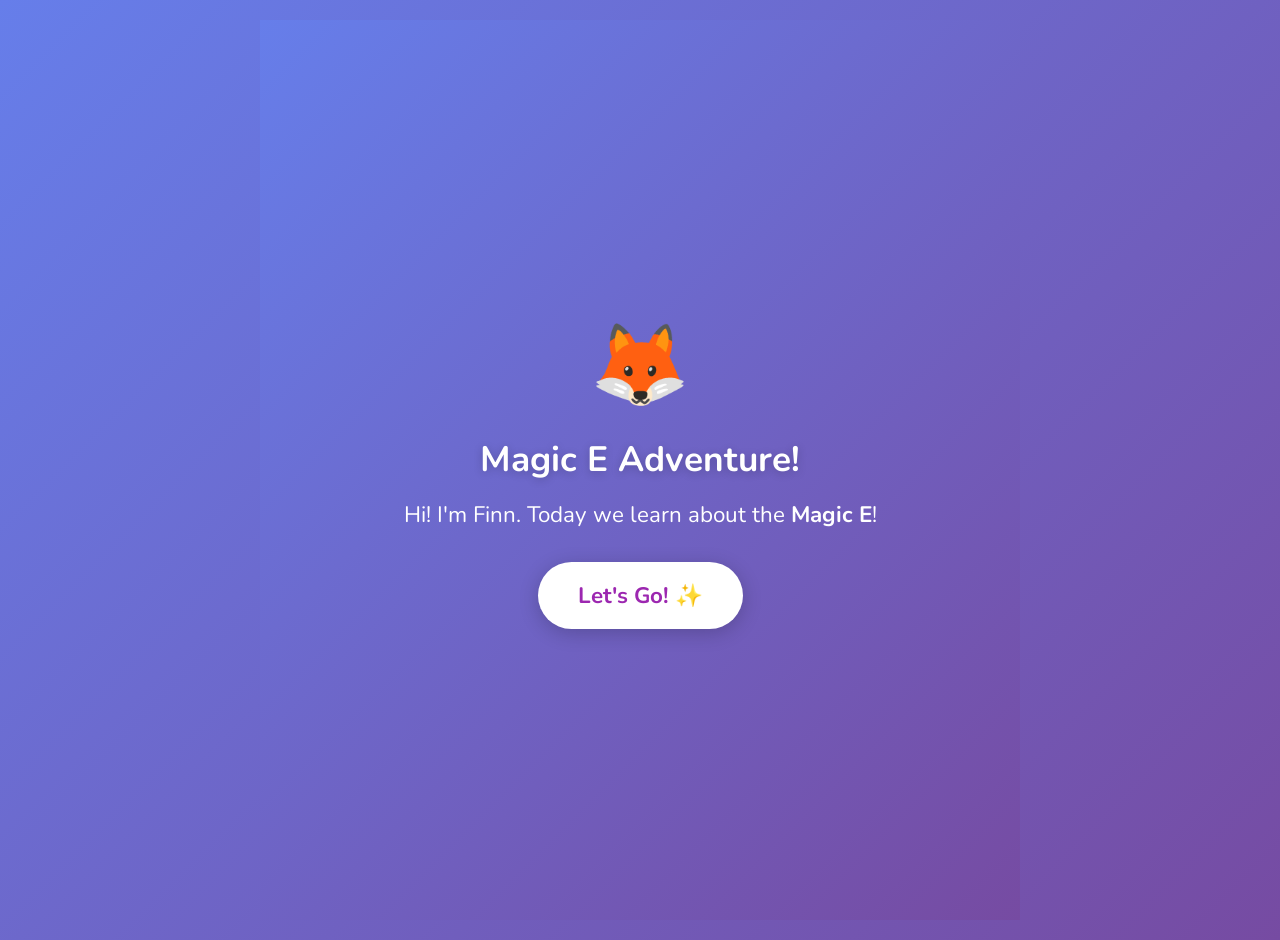
==== commit a68c7131: "Rebuild vowel-sort as Magic E Adventure (3-phase pedagogy) Complete rewrite based on Reading Univers" ====
--- a/games/vowel-sort/index.html
+++ b/games/vowel-sort/index.html
@@ -5,7 +5,7 @@
   <meta name="viewport" content="width=device-width, initial-scale=1.0, maximum-scale=5.0">
   <meta name="apple-mobile-web-app-capable" content="yes">
   <meta name="apple-mobile-web-app-status-bar-style" content="default">
-  <title>Vowel Sound Sort 🍎🎂</title>
+  <title>Magic E Adventure 🪄</title>
   <link rel="stylesheet" href="../../css/style.css">
   <link rel="stylesheet" href="game.css">
 </head>
@@ -13,166 +13,232 @@
   <div class="app game-app">
     
     <!-- ============================================ -->
-    <!-- ONBOARDING TUTORIAL (P0-A)                   -->
-    <!-- ============================================ -->
-    <div class="tutorial-overlay" id="tutorialOverlay">
-      <div class="tutorial-content">
-        
-        <!-- Screen 1: Welcome -->
-        <div class="tutorial-screen active" data-screen="1">
-          <div class="tutorial-character">🦊</div>
-          <h2>Let's Learn Sounds!</h2>
-          <p class="tutorial-text">Hi! I'm Finn the Fox. Let's play a listening game!</p>
-          <button class="tutorial-btn" id="tutorialNext1">Let's Go! 🎉</button>
-        </div>
-        
-        <!-- Screen 2: Teach Short A -->
-        <div class="tutorial-screen" data-screen="2">
-          <div class="tutorial-demo">
-            <div class="demo-bucket demo-apple" id="demoApple">
-              <span class="bucket-emoji">🍎</span>
-              <span class="bucket-label">apple</span>
-            </div>
-          </div>
-          <p class="tutorial-text">This is <strong>apple</strong>. Listen to the sound:</p>
-          <p class="tutorial-sound">"aaa" like in <strong>cat</strong> 🐱</p>
-          <button class="tutorial-btn" id="tutorialNext2">I Hear It! 👂</button>
-        </div>
-        
-        <!-- Screen 3: Teach Long A -->
-        <div class="tutorial-screen" data-screen="3">
-          <div class="tutorial-demo">
-            <div class="demo-bucket demo-cake" id="demoCake">
-              <span class="bucket-emoji">🎂</span>
-              <span class="bucket-label">cake</span>
-            </div>
-          </div>
-          <p class="tutorial-text">This is <strong>cake</strong>. Listen to the sound:</p>
-          <p class="tutorial-sound">"ay" like in <strong>rain</strong> 🌧️</p>
-          <button class="tutorial-btn" id="tutorialNext3">Got It! 👍</button>
-        </div>
-        
-        <!-- Screen 4: Practice intro -->
-        <div class="tutorial-screen" data-screen="4">
-          <div class="tutorial-buckets">
-            <div class="demo-bucket demo-apple mini">
-              <span class="bucket-emoji">🍎</span>
-            </div>
-            <div class="demo-bucket demo-cake mini">
-              <span class="bucket-emoji">🎂</span>
-            </div>
-          </div>
-          <p class="tutorial-text">Now <strong>you</strong> pick! Which bucket sounds the same?</p>
-          <p class="tutorial-hint">Tap a bucket to hear its word anytime!</p>
-          <button class="tutorial-btn" id="tutorialStart">Start Playing! 🎮</button>
-        </div>
-        
-      </div>
+    <!-- PHASE 1: DISCOVER (I Do) - Teacher Models   -->
+    <!-- ============================================ -->
+    <div class="phase-screen phase-discover" id="phaseDiscover">
+      <div class="phase-content">
+        
+        <!-- Intro screen -->
+        <div class="discover-step active" data-step="intro">
+          <div class="character">🦊</div>
+          <h1>Magic E Adventure!</h1>
+          <p class="intro-text">Hi! I'm Finn. Today we learn about the <strong>Magic E</strong>!</p>
+          <button class="big-btn" id="startDiscover">Let's Go! ✨</button>
+        </div>
+        
+        <!-- Transformation demo screens (3 word pairs) -->
+        <div class="discover-step" data-step="demo1">
+          <div class="transformation-container">
+            <div class="word-display">
+              <span class="letter">c</span>
+              <span class="letter vowel">a</span>
+              <span class="letter">p</span>
+              <span class="letter magic-e hidden">e</span>
+            </div>
+            <div class="word-emoji" id="demoEmoji1">🧢</div>
+            <div class="word-label" id="demoLabel1">cap</div>
+          </div>
+          <p class="demo-instruction" id="demoInstruction1">This is <strong>cap</strong>. Listen...</p>
+          <button class="magic-wand-btn hidden" id="addMagicE1">
+            <span class="wand">🪄</span>
+            <span>Add Magic E!</span>
+          </button>
+          <button class="next-btn hidden" id="nextDemo1">Next →</button>
+        </div>
+        
+        <div class="discover-step" data-step="demo2">
+          <div class="transformation-container">
+            <div class="word-display">
+              <span class="letter">t</span>
+              <span class="letter vowel">a</span>
+              <span class="letter">p</span>
+              <span class="letter magic-e hidden">e</span>
+            </div>
+            <div class="word-emoji" id="demoEmoji2">🚰</div>
+            <div class="word-label" id="demoLabel2">tap</div>
+          </div>
+          <p class="demo-instruction" id="demoInstruction2">This is <strong>tap</strong>. Listen...</p>
+          <button class="magic-wand-btn hidden" id="addMagicE2">
+            <span class="wand">🪄</span>
+            <span>Add Magic E!</span>
+          </button>
+          <button class="next-btn hidden" id="nextDemo2">Next →</button>
+        </div>
+        
+        <div class="discover-step" data-step="demo3">
+          <div class="transformation-container">
+            <div class="word-display">
+              <span class="letter">h</span>
+              <span class="letter vowel">a</span>
+              <span class="letter">t</span>
+              <span class="letter magic-e hidden">e</span>
+            </div>
+            <div class="word-emoji" id="demoEmoji3">🎩</div>
+            <div class="word-label" id="demoLabel3">hat</div>
+          </div>
+          <p class="demo-instruction" id="demoInstruction3">This is <strong>hat</strong>. Listen...</p>
+          <button class="magic-wand-btn hidden" id="addMagicE3">
+            <span class="wand">🪄</span>
+            <span>Add Magic E!</span>
+          </button>
+          <button class="next-btn hidden" id="nextDemo3">Next →</button>
+        </div>
+        
+        <!-- Summary before practice -->
+        <div class="discover-step" data-step="summary">
+          <div class="character">🦊</div>
+          <h2>The Magic E Rule!</h2>
+          <p class="rule-text">When we add <strong>E</strong> to the end...</p>
+          <p class="rule-text">The <strong>A</strong> says its name: <strong>"AY"</strong>!</p>
+          <div class="example-pairs">
+            <span class="pair">cap → cape</span>
+            <span class="pair">tap → tape</span>
+            <span class="pair">hat → hate</span>
+          </div>
+          <button class="big-btn" id="startPredict">Now You Try! 🎯</button>
+        </div>
+        
+      </div>
+    </div>
+    
+    <!-- ============================================ -->
+    <!-- PHASE 2: PREDICT (We Do) - Guided Practice  -->
+    <!-- ============================================ -->
+    <div class="phase-screen phase-predict hidden" id="phasePredict">
+      <header class="game-header">
+        <span class="phase-label">Your Turn!</span>
+        <div class="progress-dots" id="predictProgress">
+          <!-- Dots injected by JS -->
+        </div>
+      </header>
       
-      <!-- Skip button for returning players -->
-      <button class="tutorial-skip" id="tutorialSkip">Skip →</button>
-    </div>
-    
-    <!-- ============================================ -->
-    <!-- PARENT INFO MODAL (P1-F)                     -->
-    <!-- ============================================ -->
-    <div class="parent-modal" id="parentModal">
-      <div class="parent-content">
-        <button class="parent-close" id="parentClose">✕</button>
+      <div class="phase-content">
+        <div class="predict-container">
+          <p class="predict-prompt" id="predictPrompt">What happens when we add Magic E?</p>
+          
+          <div class="transformation-container interactive">
+            <div class="word-display" id="predictWord">
+              <!-- Letters injected by JS -->
+            </div>
+            <div class="word-emoji" id="predictEmoji">🧘</div>
+            <div class="word-label" id="predictLabel">mat</div>
+          </div>
+          
+          <button class="magic-wand-btn big" id="predictAddE">
+            <span class="wand">🪄</span>
+            <span>Tap to add Magic E!</span>
+          </button>
+          
+          <div class="predict-result hidden" id="predictResult">
+            <p class="result-text" id="resultText">mat → mate!</p>
+            <button class="next-btn" id="predictNext">Next Word →</button>
+          </div>
+        </div>
+      </div>
+    </div>
+    
+    <!-- ============================================ -->
+    <!-- PHASE 3: SORT (You Do) - Independent Practice -->
+    <!-- ============================================ -->
+    <div class="phase-screen phase-sort hidden" id="phaseSort">
+      <header class="game-header">
+        <a href="../../index.html" class="back-btn" aria-label="Go home">🏠</a>
+        <div class="star-container" id="starContainer">
+          <!-- Stars injected by JS -->
+        </div>
+        <button class="info-btn" id="infoBtn" aria-label="Parent info">ℹ️</button>
+      </header>
+      
+      <div class="phase-content">
+        <div class="sort-container">
+          <p class="sort-prompt">Does this word have Magic E?</p>
+          
+          <div class="word-card" id="sortWordCard">
+            <button class="play-word-btn" id="playSortWord" aria-label="Play word">🔊</button>
+            <div class="word-emoji" id="sortEmoji">🧢</div>
+            <div class="word-text" id="sortWord">cap</div>
+          </div>
+          
+          <div class="sort-buckets">
+            <button class="sort-bucket no-magic" id="bucketNo" data-type="short">
+              <span class="bucket-icon">🚫</span>
+              <span class="bucket-label">No Magic E</span>
+              <span class="bucket-example">cap, hat, tap</span>
+            </button>
+            <button class="sort-bucket yes-magic" id="bucketYes" data-type="long">
+              <span class="bucket-icon">✨</span>
+              <span class="bucket-label">Magic E!</span>
+              <span class="bucket-example">cape, hate, tape</span>
+            </button>
+          </div>
+        </div>
+      </div>
+    </div>
+    
+    <!-- ============================================ -->
+    <!-- END SCREEN                                   -->
+    <!-- ============================================ -->
+    <div class="phase-screen phase-end hidden" id="phaseEnd">
+      <div class="phase-content">
+        <div class="end-container">
+          <div class="end-character">🦊</div>
+          <h2 id="endTitle">Amazing! 🎉</h2>
+          <div class="final-stars" id="finalStars">
+            <!-- Stars injected by JS -->
+          </div>
+          <p id="endMessage">You learned the Magic E!</p>
+          <div class="end-buttons">
+            <button class="big-btn" id="playAgain">
+              <span>🔄</span> Play Again
+            </button>
+            <a href="../../index.html" class="home-link">
+              <span>🏠</span> Home
+            </a>
+          </div>
+        </div>
+      </div>
+    </div>
+    
+    <!-- ============================================ -->
+    <!-- PARENT INFO MODAL                            -->
+    <!-- ============================================ -->
+    <div class="modal-overlay hidden" id="parentModal">
+      <div class="modal-content">
+        <button class="modal-close" id="closeModal">✕</button>
         <h2>📚 For Parents</h2>
-        <div class="parent-section">
+        
+        <div class="modal-section">
           <h3>What This Teaches</h3>
-          <p>This game develops <strong>phonemic awareness</strong> — the ability to hear and distinguish vowel sounds in words.</p>
-          <p>Preston is learning to tell the difference between:</p>
+          <p>The <strong>Magic E</strong> (or "Silent E") rule: when a word ends in vowel-consonant-E, the E is silent but makes the vowel "say its name."</p>
           <ul>
-            <li><strong>Short A</strong> (/ă/) — the "ah" sound in "cat", "hat", "map"</li>
-            <li><strong>Long A</strong> (/ā/) — the "ay" sound in "cake", "rain", "play"</li>
+            <li>cap → cape (A says "ay")</li>
+            <li>hop → hope (O says "oh")</li>
+            <li>kit → kite (I says "eye")</li>
           </ul>
         </div>
-        <div class="parent-section">
+        
+        <div class="modal-section">
+          <h3>Learning Progression</h3>
+          <ol>
+            <li><strong>Discover:</strong> Finn shows word transformations</li>
+            <li><strong>Predict:</strong> Child adds the Magic E themselves</li>
+            <li><strong>Sort:</strong> Identify which words have Magic E</li>
+          </ol>
+        </div>
+        
+        <div class="modal-section">
           <h3>How to Help</h3>
           <ul>
-            <li>Tap the buckets together to compare sounds</li>
-            <li>Exaggerate the vowel: "c-AAA-t" vs "c-AY-ke"</li>
-            <li>No worries about wrong answers — that's learning!</li>
-            <li>First session is 5 words, then increases to 10</li>
+            <li>Exaggerate vowel sounds: "c-AAA-p" vs "c-AY-pe"</li>
+            <li>In real life, point out Magic E words (cake, bike, home)</li>
+            <li>Play "What if we add Magic E?" with CVC words</li>
           </ul>
         </div>
-        <button class="parent-done-btn" id="parentDone">Got It!</button>
-      </div>
-    </div>
-
-    <!-- ============================================ -->
-    <!-- GAME HEADER                                  -->
-    <!-- ============================================ -->
-    <header class="game-header">
-      <a href="../../index.html" class="back-btn" aria-label="Go home">🏠</a>
-      <div class="score-display" id="scoreDisplay">
-        <!-- Visual stars instead of numbers (P1-B) -->
-        <div class="star-container" id="starContainer">
-          <!-- Stars injected by JS -->
-        </div>
-      </div>
-      <button class="info-btn" id="infoBtn" aria-label="Parent info">ℹ️</button>
-    </header>
-
-    <!-- ============================================ -->
-    <!-- MAIN GAME AREA                               -->
-    <!-- ============================================ -->
-    <main class="game-area" id="gameArea">
-      <!-- Current word display -->
-      <div class="word-section">
-        <button class="play-word-btn pulsing" id="playWordBtn" aria-label="Play word">
-          🔊
-        </button>
-        <!-- Minimized word text, enlarged emoji (P1-A) -->
-        <div class="current-emoji" id="currentEmoji">🐱</div>
-        <div class="current-word" id="currentWord">cat</div>
-      </div>
-
-      <!-- Bucket section with tap-to-hear (P0-B) -->
-      <div class="bucket-section">
-        <p class="bucket-prompt" id="bucketPrompt">Which one sounds the same?</p>
-        <div class="bucket-container">
-          <!-- Distinct colors: red for apple, golden for cake (P2-B) -->
-          <button class="vowel-bucket apple-bucket" id="shortBucket" data-type="short" aria-label="Tap to hear apple, or pick this bucket">
-            <span class="bucket-emoji">🍎</span>
-            <span class="bucket-label">apple</span>
-            <span class="tap-hint-icon">👆 tap me!</span>
-          </button>
-          <button class="vowel-bucket cake-bucket" id="longBucket" data-type="long" aria-label="Tap to hear cake, or pick this bucket">
-            <span class="bucket-emoji">🎂</span>
-            <span class="bucket-label">cake</span>
-            <span class="tap-hint-icon">👆 tap me!</span>
-          </button>
-        </div>
-      </div>
-    </main>
-
-    <!-- ============================================ -->
-    <!-- END SCREEN                                   -->
-    <!-- ============================================ -->
-    <div class="end-screen" id="endScreen">
-      <div class="end-content">
-        <div class="end-character">🦊</div>
-        <h2 id="endTitle">Great Job! 🎉</h2>
-        <div class="final-stars" id="finalStars">
-          <!-- Visual stars injected by JS -->
-        </div>
-        <p id="endMessage">You're learning your sounds!</p>
-        <div class="end-buttons">
-          <button class="play-again-btn" id="playAgainBtn">
-            <span>🔄</span>
-            <span>Play Again</span>
-          </button>
-          <a href="../../index.html" class="home-btn">
-            <span>🏠</span>
-            <span>Home</span>
-          </a>
-        </div>
-      </div>
-    </div>
-
+        
+        <button class="modal-done" id="modalDone">Got It!</button>
+      </div>
+    </div>
+    
     <!-- ============================================ -->
     <!-- FEEDBACK OVERLAY                             -->
     <!-- ============================================ -->
@@ -181,11 +247,9 @@
     </div>
     
     <!-- ============================================ -->
-    <!-- IDLE PROMPT (P2-F)                           -->
-    <!-- ============================================ -->
-    <div class="idle-prompt" id="idlePrompt">
-      <p>Tap the bucket that sounds the same! 👆</p>
-    </div>
+    <!-- SPARKLE CONTAINER (for animations)           -->
+    <!-- ============================================ -->
+    <div class="sparkle-container" id="sparkleContainer"></div>
 
   </div>
 
--- a/games/vowel-sort/game.css
+++ b/games/vowel-sort/game.css
@@ -1,87 +1,91 @@
-/* Vowel Sound Sort - Game Styles v2.0
- * Complete rewrite with all UX fixes
+/* Magic E Adventure - Game Styles
+ * Three-phase learning game with visual transformations
  */
 
 /* ============================================
    CSS VARIABLES
    ============================================ */
 :root {
-  --apple-red: #E53935;
-  --apple-red-light: #FFEBEE;
-  --cake-gold: #F9A825;
-  --cake-gold-light: #FFF8E1;
+  --magic-purple: #9C27B0;
+  --magic-purple-light: #E1BEE7;
+  --magic-gold: #FFD700;
   --success: #4CAF50;
   --success-light: #E8F5E9;
+  --error: #FF5252;
+  --error-light: #FFEBEE;
   --primary: #4A90D9;
   --text: #333;
+  --text-light: #666;
   --background: #f5f5f5;
 }
 
 /* ============================================
    BASE LAYOUT
    ============================================ */
+* {
+  box-sizing: border-box;
+}
+
+body {
+  margin: 0;
+  font-family: 'Nunito', -apple-system, BlinkMacSystemFont, sans-serif;
+  background: linear-gradient(135deg, #667eea 0%, #764ba2 100%);
+  min-height: 100vh;
+}
+
 .game-app {
-  display: flex;
-  flex-direction: column;
   min-height: 100vh;
   min-height: 100dvh;
-  padding: 0;
-  max-width: 100%;
-  background: linear-gradient(180deg, #E3F2FD 0%, #FFF8E1 100%);
-}
-
-/* ============================================
-   TUTORIAL OVERLAY (P0-A)
-   ============================================ */
-.tutorial-overlay {
-  position: fixed;
-  top: 0;
-  left: 0;
-  right: 0;
-  bottom: 0;
+}
+
+/* ============================================
+   PHASE SCREENS
+   ============================================ */
+.phase-screen {
+  min-height: 100vh;
+  min-height: 100dvh;
+  display: flex;
+  flex-direction: column;
+}
+
+.phase-screen.hidden {
+  display: none;
+}
+
+.phase-content {
+  flex: 1;
+  display: flex;
+  align-items: center;
+  justify-content: center;
+  padding: 20px;
+}
+
+/* ============================================
+   PHASE 1: DISCOVER
+   ============================================ */
+.phase-discover {
   background: linear-gradient(135deg, #667eea 0%, #764ba2 100%);
-  display: flex;
-  align-items: center;
-  justify-content: center;
-  z-index: 1000;
-  transition: opacity 0.4s ease;
-}
-
-.tutorial-overlay.fade-out {
-  opacity: 0;
-}
-
-.tutorial-content {
+}
+
+.discover-step {
+  display: none;
   text-align: center;
-  padding: 30px;
-  max-width: 400px;
-  width: 90%;
-}
-
-.tutorial-screen {
-  display: none;
   animation: fadeInUp 0.4s ease;
 }
 
-.tutorial-screen.active {
+.discover-step.active {
   display: block;
 }
 
 @keyframes fadeInUp {
-  from {
-    opacity: 0;
-    transform: translateY(20px);
-  }
-  to {
-    opacity: 1;
-    transform: translateY(0);
-  }
-}
-
-.tutorial-character {
-  font-size: 6rem;
+  from { opacity: 0; transform: translateY(20px); }
+  to { opacity: 1; transform: translateY(0); }
+}
+
+.character {
+  font-size: 5rem;
   animation: bounce 1s ease infinite;
-  margin-bottom: 20px;
+  margin-bottom: 15px;
 }
 
 @keyframes bounce {
@@ -89,30 +93,25 @@
   50% { transform: translateY(-15px); }
 }
 
-.tutorial-content h2 {
+.phase-discover h1,
+.phase-discover h2 {
+  color: white;
   font-size: 2.2rem;
-  color: white;
-  margin-bottom: 15px;
+  margin: 15px 0;
   text-shadow: 0 2px 10px rgba(0,0,0,0.2);
 }
 
-.tutorial-text {
+.intro-text,
+.rule-text {
+  color: white;
   font-size: 1.4rem;
-  color: white;
-  margin-bottom: 20px;
+  margin: 10px 0;
   line-height: 1.5;
 }
 
-.tutorial-sound {
-  font-size: 1.3rem;
-  color: #FFE082;
-  margin-bottom: 25px;
-  font-style: italic;
-}
-
-.tutorial-btn {
+.big-btn {
   background: white;
-  color: #667eea;
+  color: var(--magic-purple);
   border: none;
   padding: 18px 40px;
   font-size: 1.4rem;
@@ -122,110 +121,541 @@
   box-shadow: 0 4px 20px rgba(0,0,0,0.2);
   transition: transform 0.2s;
   font-family: inherit;
-}
-
-.tutorial-btn:active {
+  margin-top: 20px;
+  display: inline-flex;
+  align-items: center;
+  gap: 10px;
+}
+
+.big-btn:active {
   transform: scale(0.95);
 }
 
-.tutorial-skip {
-  position: absolute;
-  top: 20px;
-  right: 20px;
+/* Transformation container */
+.transformation-container {
+  background: white;
+  border-radius: 30px;
+  padding: 30px 40px;
+  margin: 20px 0;
+  box-shadow: 0 10px 40px rgba(0,0,0,0.2);
+}
+
+.word-display {
+  display: flex;
+  justify-content: center;
+  gap: 8px;
+  margin-bottom: 15px;
+}
+
+.letter {
+  font-size: 4rem;
+  font-weight: bold;
+  color: var(--text);
+  font-family: 'Courier New', monospace;
+  width: 70px;
+  height: 80px;
+  display: flex;
+  align-items: center;
+  justify-content: center;
+  background: var(--background);
+  border-radius: 15px;
+  transition: all 0.3s ease;
+}
+
+.letter.vowel {
+  color: var(--primary);
+  background: #E3F2FD;
+}
+
+.letter.vowel.powered {
+  color: var(--magic-purple);
+  background: var(--magic-purple-light);
+  animation: glow 0.5s ease infinite alternate;
+}
+
+@keyframes glow {
+  from { box-shadow: 0 0 10px var(--magic-purple-light); }
+  to { box-shadow: 0 0 25px var(--magic-purple); }
+}
+
+.letter.magic-e {
+  color: var(--magic-purple);
+  background: var(--magic-purple-light);
+  border: 3px dashed var(--magic-purple);
+}
+
+.letter.magic-e.hidden {
+  opacity: 0;
+  transform: scale(0);
+  width: 0;
+  padding: 0;
+  margin: 0;
+}
+
+.letter.magic-e.appearing {
+  animation: magicAppear 0.6s ease forwards;
+}
+
+@keyframes magicAppear {
+  0% { 
+    opacity: 0; 
+    transform: scale(0) rotate(-180deg);
+    width: 0;
+  }
+  50% {
+    width: 70px;
+  }
+  100% { 
+    opacity: 1; 
+    transform: scale(1) rotate(0deg);
+    width: 70px;
+  }
+}
+
+.word-emoji {
+  font-size: 4rem;
+  margin: 10px 0;
+  transition: all 0.3s ease;
+}
+
+.word-label {
+  font-size: 2rem;
+  font-weight: bold;
+  color: var(--text);
+}
+
+.demo-instruction {
+  color: white;
+  font-size: 1.3rem;
+  margin: 15px 0;
+}
+
+.magic-wand-btn {
+  background: linear-gradient(135deg, var(--magic-gold) 0%, #FFA000 100%);
+  color: #333;
+  border: none;
+  padding: 15px 30px;
+  font-size: 1.3rem;
+  border-radius: 50px;
+  font-weight: bold;
+  cursor: pointer;
+  font-family: inherit;
+  display: inline-flex;
+  align-items: center;
+  gap: 10px;
+  box-shadow: 0 4px 15px rgba(255, 215, 0, 0.4);
+  transition: transform 0.2s;
+  margin-top: 15px;
+}
+
+.magic-wand-btn:active {
+  transform: scale(0.95);
+}
+
+.magic-wand-btn.big {
+  padding: 20px 40px;
+  font-size: 1.5rem;
+}
+
+.magic-wand-btn .wand {
+  font-size: 1.5em;
+  animation: wandWiggle 1s ease infinite;
+}
+
+@keyframes wandWiggle {
+  0%, 100% { transform: rotate(-5deg); }
+  50% { transform: rotate(5deg); }
+}
+
+.magic-wand-btn.hidden,
+.next-btn.hidden {
+  display: none;
+}
+
+.next-btn {
+  background: rgba(255,255,255,0.2);
+  color: white;
+  border: 2px solid white;
+  padding: 12px 25px;
+  font-size: 1.1rem;
+  border-radius: 30px;
+  cursor: pointer;
+  font-family: inherit;
+  margin-top: 20px;
+  transition: all 0.2s;
+}
+
+.next-btn:hover {
+  background: rgba(255,255,255,0.3);
+}
+
+/* Summary screen */
+.example-pairs {
+  display: flex;
+  flex-wrap: wrap;
+  justify-content: center;
+  gap: 15px;
+  margin: 25px 0;
+}
+
+.pair {
+  background: rgba(255,255,255,0.2);
+  color: white;
+  padding: 10px 20px;
+  border-radius: 20px;
+  font-size: 1.2rem;
+  font-weight: 600;
+}
+
+/* ============================================
+   PHASE 2: PREDICT
+   ============================================ */
+.phase-predict {
+  background: linear-gradient(135deg, #11998e 0%, #38ef7d 100%);
+}
+
+.game-header {
+  display: flex;
+  justify-content: space-between;
+  align-items: center;
+  padding: 15px 20px;
+  background: rgba(255,255,255,0.15);
+  backdrop-filter: blur(10px);
+}
+
+.phase-label {
+  color: white;
+  font-size: 1.2rem;
+  font-weight: bold;
+}
+
+.progress-dots {
+  display: flex;
+  gap: 8px;
+}
+
+.progress-dot {
+  width: 12px;
+  height: 12px;
+  border-radius: 50%;
+  background: rgba(255,255,255,0.3);
+  transition: all 0.3s;
+}
+
+.progress-dot.done {
+  background: white;
+}
+
+.progress-dot.current {
+  background: var(--magic-gold);
+  transform: scale(1.3);
+}
+
+.predict-container {
+  text-align: center;
+  width: 100%;
+  max-width: 500px;
+}
+
+.predict-prompt {
+  color: white;
+  font-size: 1.4rem;
+  margin-bottom: 20px;
+}
+
+.predict-result {
+  margin-top: 20px;
+  animation: fadeInUp 0.3s ease;
+}
+
+.predict-result.hidden {
+  display: none;
+}
+
+.result-text {
+  color: white;
+  font-size: 1.8rem;
+  font-weight: bold;
+  margin-bottom: 15px;
+}
+
+/* ============================================
+   PHASE 3: SORT
+   ============================================ */
+.phase-sort {
+  background: linear-gradient(135deg, #4A90D9 0%, #667eea 100%);
+}
+
+.phase-sort .game-header {
+  position: sticky;
+  top: 0;
+  z-index: 10;
+}
+
+.back-btn,
+.info-btn {
+  font-size: 1.6rem;
   background: rgba(255,255,255,0.2);
   border: none;
-  color: white;
-  padding: 10px 20px;
+  padding: 10px 15px;
+  border-radius: 12px;
+  cursor: pointer;
+  text-decoration: none;
+  min-width: 48px;
+  min-height: 48px;
+  display: flex;
+  align-items: center;
+  justify-content: center;
+}
+
+.star-container {
+  display: flex;
+  gap: 5px;
+}
+
+.progress-star {
+  font-size: 1.3rem;
+  transition: transform 0.3s;
+}
+
+.progress-star.earned {
+  animation: starPop 0.4s ease;
+}
+
+@keyframes starPop {
+  0% { transform: scale(1); }
+  50% { transform: scale(1.5); }
+  100% { transform: scale(1); }
+}
+
+.progress-star.missed {
+  opacity: 0.4;
+}
+
+.progress-star.pending {
+  opacity: 0.3;
+}
+
+.sort-container {
+  text-align: center;
+  width: 100%;
+  max-width: 500px;
+}
+
+.sort-prompt {
+  color: white;
+  font-size: 1.4rem;
+  margin-bottom: 20px;
+}
+
+.word-card {
+  background: white;
+  border-radius: 25px;
+  padding: 25px;
+  margin-bottom: 30px;
+  box-shadow: 0 10px 30px rgba(0,0,0,0.2);
+}
+
+.play-word-btn {
+  width: 70px;
+  height: 70px;
+  border-radius: 50%;
+  background: linear-gradient(135deg, #4A90D9, #357ABD);
+  border: none;
+  font-size: 2rem;
+  cursor: pointer;
+  margin-bottom: 10px;
+  box-shadow: 0 4px 15px rgba(74, 144, 217, 0.4);
+}
+
+.word-card .word-emoji {
+  font-size: 4rem;
+  margin: 10px 0;
+}
+
+.word-text {
+  font-size: 2.5rem;
+  font-weight: bold;
+  color: var(--text);
+}
+
+.sort-buckets {
+  display: flex;
+  gap: 20px;
+  justify-content: center;
+}
+
+.sort-bucket {
+  flex: 1;
+  max-width: 160px;
+  padding: 20px 15px;
   border-radius: 20px;
-  font-size: 1rem;
+  border: none;
   cursor: pointer;
   font-family: inherit;
-}
-
-.tutorial-demo {
-  margin: 30px 0;
-}
-
-.demo-bucket {
+  display: flex;
+  flex-direction: column;
+  align-items: center;
+  gap: 8px;
+  transition: transform 0.2s, box-shadow 0.2s;
+}
+
+.sort-bucket:active {
+  transform: scale(1.05);
+}
+
+.sort-bucket.no-magic {
+  background: linear-gradient(135deg, #78909C, #546E7A);
+  color: white;
+}
+
+.sort-bucket.yes-magic {
+  background: linear-gradient(135deg, var(--magic-purple), #7B1FA2);
+  color: white;
+}
+
+.bucket-icon {
+  font-size: 2.5rem;
+}
+
+.bucket-label {
+  font-size: 1.1rem;
+  font-weight: bold;
+}
+
+.bucket-example {
+  font-size: 0.8rem;
+  opacity: 0.8;
+}
+
+.sort-bucket.correct {
+  animation: celebrateBucket 0.6s ease;
+  box-shadow: 0 0 30px var(--success);
+}
+
+.sort-bucket.wrong {
+  animation: shake 0.5s ease;
+}
+
+.sort-bucket.highlight {
+  animation: pulse 0.8s ease 2;
+  box-shadow: 0 0 20px var(--success);
+}
+
+@keyframes celebrateBucket {
+  0% { transform: scale(1); }
+  30% { transform: scale(1.15) rotate(-3deg); }
+  60% { transform: scale(1.15) rotate(3deg); }
+  100% { transform: scale(1); }
+}
+
+@keyframes shake {
+  0%, 100% { transform: translateX(0); }
+  20% { transform: translateX(-10px); }
+  40% { transform: translateX(10px); }
+  60% { transform: translateX(-8px); }
+  80% { transform: translateX(8px); }
+}
+
+@keyframes pulse {
+  0%, 100% { box-shadow: 0 5px 20px rgba(0,0,0,0.2); }
+  50% { box-shadow: 0 5px 30px var(--success); }
+}
+
+/* ============================================
+   PHASE END
+   ============================================ */
+.phase-end {
+  background: linear-gradient(135deg, #667eea 0%, #764ba2 100%);
+}
+
+.end-container {
+  text-align: center;
+  background: white;
+  padding: 40px;
+  border-radius: 30px;
+  box-shadow: 0 15px 50px rgba(0,0,0,0.3);
+  max-width: 400px;
+  width: 90%;
+}
+
+.end-character {
+  font-size: 4rem;
+  margin-bottom: 10px;
+}
+
+.end-container h2 {
+  color: var(--magic-purple);
+  font-size: 2rem;
+  margin: 10px 0;
+}
+
+.end-container p {
+  color: var(--text-light);
+  font-size: 1.2rem;
+  margin-bottom: 20px;
+}
+
+.final-stars {
+  display: flex;
+  justify-content: center;
+  gap: 8px;
+  margin: 20px 0;
+}
+
+.final-star {
+  font-size: 2rem;
+  animation: starReveal 0.4s ease forwards;
+  opacity: 0;
+}
+
+@keyframes starReveal {
+  0% { opacity: 0; transform: scale(0) rotate(-180deg); }
+  100% { opacity: 1; transform: scale(1) rotate(0deg); }
+}
+
+.end-buttons {
+  display: flex;
+  flex-direction: column;
+  gap: 12px;
+  margin-top: 25px;
+}
+
+.home-link {
+  background: var(--primary);
+  color: white;
+  padding: 15px 30px;
+  border-radius: 15px;
+  text-decoration: none;
+  font-size: 1.2rem;
+  font-weight: 600;
   display: inline-flex;
-  flex-direction: column;
-  align-items: center;
-  justify-content: center;
-  width: 150px;
-  height: 180px;
-  border-radius: 25px;
-  background: white;
+  align-items: center;
+  justify-content: center;
   gap: 10px;
-  transition: transform 0.3s, box-shadow 0.3s;
-  cursor: pointer;
-}
-
-.demo-bucket.demo-apple {
-  border: 5px solid var(--apple-red);
-}
-
-.demo-bucket.demo-cake {
-  border: 5px solid var(--cake-gold);
-}
-
-.demo-bucket.demo-active {
-  transform: scale(1.1);
-  box-shadow: 0 0 30px rgba(255,255,255,0.5);
-}
-
-.demo-bucket .bucket-emoji {
-  font-size: 4rem;
-}
-
-.demo-bucket .bucket-label {
-  font-size: 1.4rem;
-  font-weight: bold;
-  color: var(--text);
-}
-
-.demo-bucket.mini {
-  width: 100px;
-  height: 100px;
-}
-
-.demo-bucket.mini .bucket-emoji {
-  font-size: 3rem;
-}
-
-.tutorial-buckets {
-  display: flex;
-  justify-content: center;
-  gap: 20px;
-  margin: 30px 0;
-}
-
-.tutorial-hint {
-  font-size: 1.1rem;
-  color: rgba(255,255,255,0.8);
-  margin-top: 15px;
-}
-
-/* ============================================
-   PARENT INFO MODAL (P1-F)
-   ============================================ */
-.parent-modal {
+}
+
+/* ============================================
+   MODAL
+   ============================================ */
+.modal-overlay {
   position: fixed;
   top: 0;
   left: 0;
   right: 0;
   bottom: 0;
   background: rgba(0,0,0,0.7);
+  display: flex;
+  align-items: center;
+  justify-content: center;
+  z-index: 500;
+}
+
+.modal-overlay.hidden {
   display: none;
-  align-items: center;
-  justify-content: center;
-  z-index: 500;
-}
-
-.parent-modal.show {
-  display: flex;
-}
-
-.parent-content {
+}
+
+.modal-content {
   background: white;
   border-radius: 20px;
   padding: 30px;
@@ -237,7 +667,12 @@
   animation: popIn 0.3s ease;
 }
 
-.parent-close {
+@keyframes popIn {
+  0% { transform: scale(0); opacity: 0; }
+  100% { transform: scale(1); opacity: 1; }
+}
+
+.modal-close {
   position: absolute;
   top: 15px;
   right: 15px;
@@ -248,407 +683,53 @@
   color: #999;
 }
 
-.parent-content h2 {
-  color: var(--primary);
+.modal-content h2 {
+  color: var(--magic-purple);
   margin-bottom: 20px;
-  font-size: 1.8rem;
-}
-
-.parent-section {
-  margin-bottom: 25px;
-}
-
-.parent-section h3 {
+}
+
+.modal-section {
+  margin-bottom: 20px;
+}
+
+.modal-section h3 {
   color: var(--text);
-  font-size: 1.2rem;
+  font-size: 1.1rem;
   margin-bottom: 10px;
 }
 
-.parent-section p,
-.parent-section li {
-  color: #555;
+.modal-section p,
+.modal-section li {
+  color: var(--text-light);
   line-height: 1.6;
-  font-size: 1rem;
-}
-
-.parent-section ul {
+  font-size: 0.95rem;
+}
+
+.modal-section ul,
+.modal-section ol {
   padding-left: 20px;
-  margin-top: 10px;
-}
-
-.parent-section li {
-  margin-bottom: 8px;
-}
-
-.parent-done-btn {
+  margin-top: 8px;
+}
+
+.modal-section li {
+  margin-bottom: 6px;
+}
+
+.modal-done {
   width: 100%;
   padding: 15px;
-  background: var(--primary);
+  background: var(--magic-purple);
   color: white;
   border: none;
   border-radius: 10px;
-  font-size: 1.2rem;
+  font-size: 1.1rem;
   font-weight: bold;
   cursor: pointer;
   font-family: inherit;
 }
 
 /* ============================================
-   GAME HEADER
-   ============================================ */
-.game-header {
-  display: flex;
-  justify-content: space-between;
-  align-items: center;
-  padding: 12px 15px;
-  background: white;
-  box-shadow: 0 2px 10px rgba(0, 0, 0, 0.1);
-  position: sticky;
-  top: 0;
-  z-index: 10;
-}
-
-.back-btn {
-  font-size: 1.8rem;
-  text-decoration: none;
-  padding: 8px 12px;
-  border-radius: 12px;
-  background: var(--background);
-  transition: transform 0.2s;
-  min-width: 48px;
-  min-height: 48px;
-  display: flex;
-  align-items: center;
-  justify-content: center;
-}
-
-.back-btn:active {
-  transform: scale(0.95);
-}
-
-.info-btn {
-  font-size: 1.6rem;
-  background: var(--background);
-  border: none;
-  padding: 8px 12px;
-  border-radius: 12px;
-  cursor: pointer;
-  min-width: 48px;
-  min-height: 48px;
-}
-
-/* Visual star progress (P1-B) */
-.score-display {
-  flex: 1;
-  display: flex;
-  justify-content: center;
-}
-
-.star-container {
-  display: flex;
-  gap: 4px;
-  flex-wrap: wrap;
-  justify-content: center;
-}
-
-.progress-star {
-  font-size: 1.4rem;
-  transition: transform 0.3s;
-}
-
-.progress-star.earned {
-  animation: starPop 0.4s ease;
-}
-
-@keyframes starPop {
-  0% { transform: scale(1); }
-  50% { transform: scale(1.5); }
-  100% { transform: scale(1); }
-}
-
-.progress-star.missed {
-  opacity: 0.4;
-}
-
-.progress-star.pending {
-  opacity: 0.3;
-}
-
-/* ============================================
-   MAIN GAME AREA
-   ============================================ */
-.game-area {
-  flex: 1;
-  display: flex;
-  flex-direction: column;
-  justify-content: space-around;
-  padding: 15px;
-  gap: 15px;
-}
-
-.game-area.hidden {
-  display: none;
-}
-
-/* ============================================
-   WORD SECTION (P1-A: Emoji-first)
-   ============================================ */
-.word-section {
-  display: flex;
-  flex-direction: column;
-  align-items: center;
-  gap: 10px;
-  padding: 15px;
-}
-
-.play-word-btn {
-  width: 90px;
-  height: 90px;
-  border-radius: 50%;
-  background: linear-gradient(135deg, #4A90D9, #357ABD);
-  border: none;
-  font-size: 2.8rem;
-  cursor: pointer;
-  box-shadow: 0 6px 20px rgba(74, 144, 217, 0.4);
-  transition: transform 0.2s, box-shadow 0.2s;
-  display: flex;
-  align-items: center;
-  justify-content: center;
-}
-
-.play-word-btn:active {
-  transform: scale(1.1);
-  box-shadow: 0 8px 25px rgba(74, 144, 217, 0.5);
-}
-
-.play-word-btn.speaking {
-  animation: speakingPulse 0.5s ease infinite;
-  background: linear-gradient(135deg, #7ED321, #5CB512);
-}
-
-/* P1-E: Pulsing speaker button */
-.play-word-btn.pulsing {
-  animation: gentlePulse 2s ease-in-out infinite;
-}
-
-@keyframes gentlePulse {
-  0%, 100% { 
-    transform: scale(1);
-    box-shadow: 0 6px 20px rgba(74, 144, 217, 0.4);
-  }
-  50% { 
-    transform: scale(1.05);
-    box-shadow: 0 8px 30px rgba(74, 144, 217, 0.6);
-  }
-}
-
-@keyframes speakingPulse {
-  0%, 100% { transform: scale(1); }
-  50% { transform: scale(1.1); }
-}
-
-/* P1-A: Emoji bigger, word smaller */
-.current-emoji {
-  font-size: 5rem;
-  animation: gentleBounce 2s ease-in-out infinite;
-}
-
-.current-word {
-  font-size: 2rem;
-  font-weight: 600;
-  color: #666;
-  letter-spacing: 0.1em;
-  text-transform: lowercase;
-}
-
-@keyframes gentleBounce {
-  0%, 100% { transform: translateY(0); }
-  50% { transform: translateY(-8px); }
-}
-
-/* ============================================
-   BUCKET SECTION
-   ============================================ */
-.bucket-section {
-  padding: 15px;
-  text-align: center;
-}
-
-.bucket-prompt {
-  font-size: 1.3rem;
-  color: var(--text);
-  margin-bottom: 18px;
-  font-weight: 600;
-}
-
-.bucket-container {
-  display: flex;
-  justify-content: center;
-  gap: 25px;
-}
-
-/* Distinct bucket colors (P2-B) */
-.vowel-bucket {
-  width: 140px;
-  height: 170px;
-  border-radius: 25px;
-  background: white;
-  box-shadow: 0 8px 25px rgba(0, 0, 0, 0.12);
-  cursor: pointer;
-  display: flex;
-  flex-direction: column;
-  align-items: center;
-  justify-content: center;
-  gap: 8px;
-  transition: transform 0.2s, box-shadow 0.2s, border-color 0.2s, background 0.2s;
-  font-family: inherit;
-  position: relative;
-  border: 5px solid;
-}
-
-.apple-bucket {
-  border-color: var(--apple-red);
-}
-
-.cake-bucket {
-  border-color: var(--cake-gold);
-}
-
-.vowel-bucket:active {
-  transform: scale(1.08);
-  box-shadow: 0 10px 30px rgba(0, 0, 0, 0.15);
-}
-
-/* Previewing state (tap-to-hear) */
-.vowel-bucket.previewing {
-  transform: scale(1.05);
-}
-
-.apple-bucket.previewing {
-  background: var(--apple-red-light);
-}
-
-.cake-bucket.previewing {
-  background: var(--cake-gold-light);
-}
-
-/* Correct answer */
-.vowel-bucket.correct {
-  animation: celebrateBucket 0.6s ease;
-  background: var(--success-light);
-  border-color: var(--success);
-}
-
-/* Wrong answer */
-.vowel-bucket.wrong {
-  animation: shake 0.5s ease;
-  background: #FFE5E5;
-  border-color: #FF6B6B;
-}
-
-/* Highlight correct bucket after wrong */
-.vowel-bucket.highlight {
-  background: var(--success-light);
-  border-color: var(--success);
-  animation: pulse 0.8s ease 2;
-}
-
-/* P0-D: Strong hint glow */
-.vowel-bucket.hint-glow {
-  animation: hintGlow 1s ease infinite;
-  background: var(--success-light);
-  border-color: var(--success);
-}
-
-@keyframes hintGlow {
-  0%, 100% { 
-    box-shadow: 0 0 20px rgba(76, 175, 80, 0.5);
-    transform: scale(1);
-  }
-  50% { 
-    box-shadow: 0 0 40px rgba(76, 175, 80, 0.8);
-    transform: scale(1.05);
-  }
-}
-
-@keyframes celebrateBucket {
-  0% { transform: scale(1); }
-  30% { transform: scale(1.15) rotate(-3deg); }
-  60% { transform: scale(1.15) rotate(3deg); }
-  100% { transform: scale(1); }
-}
-
-@keyframes shake {
-  0%, 100% { transform: translateX(0); }
-  20% { transform: translateX(-12px); }
-  40% { transform: translateX(12px); }
-  60% { transform: translateX(-8px); }
-  80% { transform: translateX(8px); }
-}
-
-@keyframes pulse {
-  0%, 100% { box-shadow: 0 8px 25px rgba(0, 0, 0, 0.12); }
-  50% { box-shadow: 0 8px 35px rgba(76, 175, 80, 0.5); }
-}
-
-.bucket-emoji {
-  font-size: 3.5rem;
-}
-
-.bucket-label {
-  font-size: 1.4rem;
-  font-weight: bold;
-  color: var(--text);
-}
-
-/* Tap hint icon */
-.tap-hint-icon {
-  position: absolute;
-  bottom: -25px;
-  font-size: 0.8rem;
-  color: #999;
-  animation: tapHint 1.5s ease infinite;
-}
-
-@keyframes tapHint {
-  0%, 100% { opacity: 0.6; transform: translateY(0); }
-  50% { opacity: 1; transform: translateY(-3px); }
-}
-
-/* ============================================
-   IDLE PROMPT (P2-F)
-   ============================================ */
-.idle-prompt {
-  position: fixed;
-  bottom: 100px;
-  left: 50%;
-  transform: translateX(-50%);
-  background: var(--primary);
-  color: white;
-  padding: 15px 25px;
-  border-radius: 30px;
-  font-size: 1.1rem;
-  font-weight: 600;
-  box-shadow: 0 4px 20px rgba(0,0,0,0.2);
-  opacity: 0;
-  pointer-events: none;
-  transition: opacity 0.3s;
-  z-index: 50;
-}
-
-.idle-prompt.show {
-  opacity: 1;
-  animation: idleBounce 0.5s ease;
-}
-
-@keyframes idleBounce {
-  0% { transform: translateX(-50%) scale(0.8); }
-  50% { transform: translateX(-50%) scale(1.05); }
-  100% { transform: translateX(-50%) scale(1); }
-}
-
-/* ============================================
-   FEEDBACK OVERLAY
+   FEEDBACK & SPARKLES
    ============================================ */
 .feedback-overlay {
   position: fixed;
@@ -661,7 +742,7 @@
   justify-content: center;
   pointer-events: none;
   opacity: 0;
-  z-index: 50;
+  z-index: 100;
 }
 
 .feedback-overlay.show {
@@ -675,247 +756,105 @@
 }
 
 .feedback-icon {
-  font-size: 7rem;
-  filter: drop-shadow(0 4px 20px rgba(0, 0, 0, 0.3));
-}
-
-.feedback-icon.correct {
-  color: var(--success);
-}
-
-.feedback-icon.wrong {
-  color: #FF9800;
-}
-
-/* ============================================
-   END SCREEN
-   ============================================ */
-.end-screen {
+  font-size: 6rem;
+  filter: drop-shadow(0 4px 20px rgba(0,0,0,0.3));
+}
+
+.sparkle-container {
   position: fixed;
   top: 0;
   left: 0;
   right: 0;
   bottom: 0;
-  background: rgba(0, 0, 0, 0.75);
-  display: none;
-  align-items: center;
-  justify-content: center;
-  z-index: 100;
-}
-
-.end-screen.show {
-  display: flex;
-  animation: fadeIn 0.4s ease;
-}
-
-@keyframes fadeIn {
-  from { opacity: 0; }
-  to { opacity: 1; }
-}
-
-.end-content {
-  background: white;
-  padding: 35px 40px;
-  border-radius: 30px;
-  text-align: center;
-  animation: popIn 0.5s ease;
-  max-width: 90%;
-  width: 350px;
-}
-
-@keyframes popIn {
-  0% { transform: scale(0); opacity: 0; }
-  80% { transform: scale(1.05); }
-  100% { transform: scale(1); opacity: 1; }
-}
-
-.end-character {
-  font-size: 4rem;
-  margin-bottom: 15px;
-}
-
-.end-content h2 {
-  font-size: 2rem;
-  color: var(--success);
-  margin-bottom: 15px;
-}
-
-/* Final stars display */
-.final-stars {
-  display: flex;
-  justify-content: center;
-  gap: 5px;
-  margin: 20px 0;
-  flex-wrap: wrap;
-}
-
-.final-star {
-  font-size: 2rem;
-  animation: starReveal 0.4s ease forwards;
-  opacity: 0;
-}
-
-@keyframes starReveal {
+  pointer-events: none;
+  z-index: 200;
+}
+
+.sparkle {
+  position: absolute;
+  font-size: 1.5rem;
+  animation: sparkleFloat 1s ease forwards;
+}
+
+@keyframes sparkleFloat {
   0% { 
+    opacity: 1;
+    transform: scale(0) translateY(0);
+  }
+  50% {
+    opacity: 1;
+    transform: scale(1.2) translateY(-30px);
+  }
+  100% { 
     opacity: 0;
-    transform: scale(0) rotate(-180deg);
-  }
-  100% { 
-    opacity: 1;
-    transform: scale(1) rotate(0deg);
-  }
-}
-
-.end-content p {
-  font-size: 1.1rem;
-  color: #666;
-  margin-bottom: 25px;
-}
-
-.end-buttons {
-  display: flex;
-  flex-direction: column;
-  gap: 12px;
-}
-
-.play-again-btn,
-.home-btn {
-  padding: 16px 30px;
-  font-size: 1.2rem;
-  border: none;
-  border-radius: 15px;
-  cursor: pointer;
-  font-family: inherit;
-  font-weight: 600;
-  transition: transform 0.2s;
-  text-decoration: none;
-  display: flex;
-  align-items: center;
-  justify-content: center;
-  gap: 10px;
-}
-
-.play-again-btn {
-  background: var(--success);
-  color: white;
-}
-
-.home-btn {
-  background: var(--primary);
-  color: white;
-}
-
-.play-again-btn:active,
-.home-btn:active {
-  transform: scale(0.95);
-}
-
-/* ============================================
-   RESPONSIVE ADJUSTMENTS
+    transform: scale(0.5) translateY(-60px);
+  }
+}
+
+/* ============================================
+   RESPONSIVE
    ============================================ */
 @media (max-width: 400px) {
-  .vowel-bucket {
-    width: 120px;
-    height: 150px;
-  }
-  
-  .bucket-emoji {
+  .letter {
+    font-size: 3rem;
+    width: 55px;
+    height: 65px;
+  }
+  
+  .word-emoji {
+    font-size: 3rem;
+  }
+  
+  .word-label,
+  .word-text {
+    font-size: 1.8rem;
+  }
+  
+  .transformation-container {
+    padding: 20px 25px;
+  }
+  
+  .sort-bucket {
+    padding: 15px 10px;
+  }
+  
+  .bucket-icon {
+    font-size: 2rem;
+  }
+  
+  .bucket-label {
+    font-size: 1rem;
+  }
+  
+  .bucket-example {
+    font-size: 0.7rem;
+  }
+}
+
+@media (max-height: 650px) {
+  .character {
+    font-size: 3.5rem;
+  }
+  
+  .phase-discover h1,
+  .phase-discover h2 {
+    font-size: 1.8rem;
+    margin: 10px 0;
+  }
+  
+  .transformation-container {
+    padding: 20px;
+    margin: 15px 0;
+  }
+  
+  .letter {
     font-size: 2.8rem;
-  }
-  
-  .bucket-label {
-    font-size: 1.2rem;
-  }
-  
-  .current-emoji {
-    font-size: 4rem;
-  }
-  
-  .current-word {
-    font-size: 1.6rem;
-  }
-  
-  .bucket-container {
-    gap: 15px;
-  }
-  
-  .tutorial-character {
-    font-size: 4rem;
-  }
-  
-  .tutorial-content h2 {
-    font-size: 1.8rem;
-  }
-  
-  .tutorial-text {
-    font-size: 1.2rem;
-  }
-  
-  .demo-bucket {
-    width: 120px;
-    height: 140px;
-  }
-  
-  .demo-bucket .bucket-emoji {
-    font-size: 3rem;
-  }
-}
-
-@media (max-height: 650px) {
-  .game-area {
-    padding: 8px;
-    gap: 8px;
-  }
-  
-  .word-section {
-    padding: 8px;
-    gap: 8px;
-  }
-  
-  .play-word-btn {
-    width: 70px;
-    height: 70px;
-    font-size: 2.2rem;
-  }
-  
-  .current-emoji {
-    font-size: 3.5rem;
-  }
-  
-  .current-word {
-    font-size: 1.4rem;
-  }
-  
-  .vowel-bucket {
-    height: 140px;
-  }
-  
-  .bucket-section {
-    padding: 10px;
-  }
-  
-  .bucket-prompt {
-    margin-bottom: 12px;
-    font-size: 1.1rem;
-  }
-}
-
-/* Larger phones / small tablets */
-@media (min-width: 500px) {
-  .vowel-bucket {
-    width: 160px;
-    height: 200px;
-  }
-  
-  .bucket-emoji {
-    font-size: 4rem;
-  }
-  
-  .bucket-container {
-    gap: 40px;
-  }
-  
-  .current-emoji {
-    font-size: 6rem;
-  }
-}
+    width: 50px;
+    height: 60px;
+  }
+  
+  .word-emoji {
+    font-size: 2.5rem;
+    margin: 5px 0;
+  }
+}
